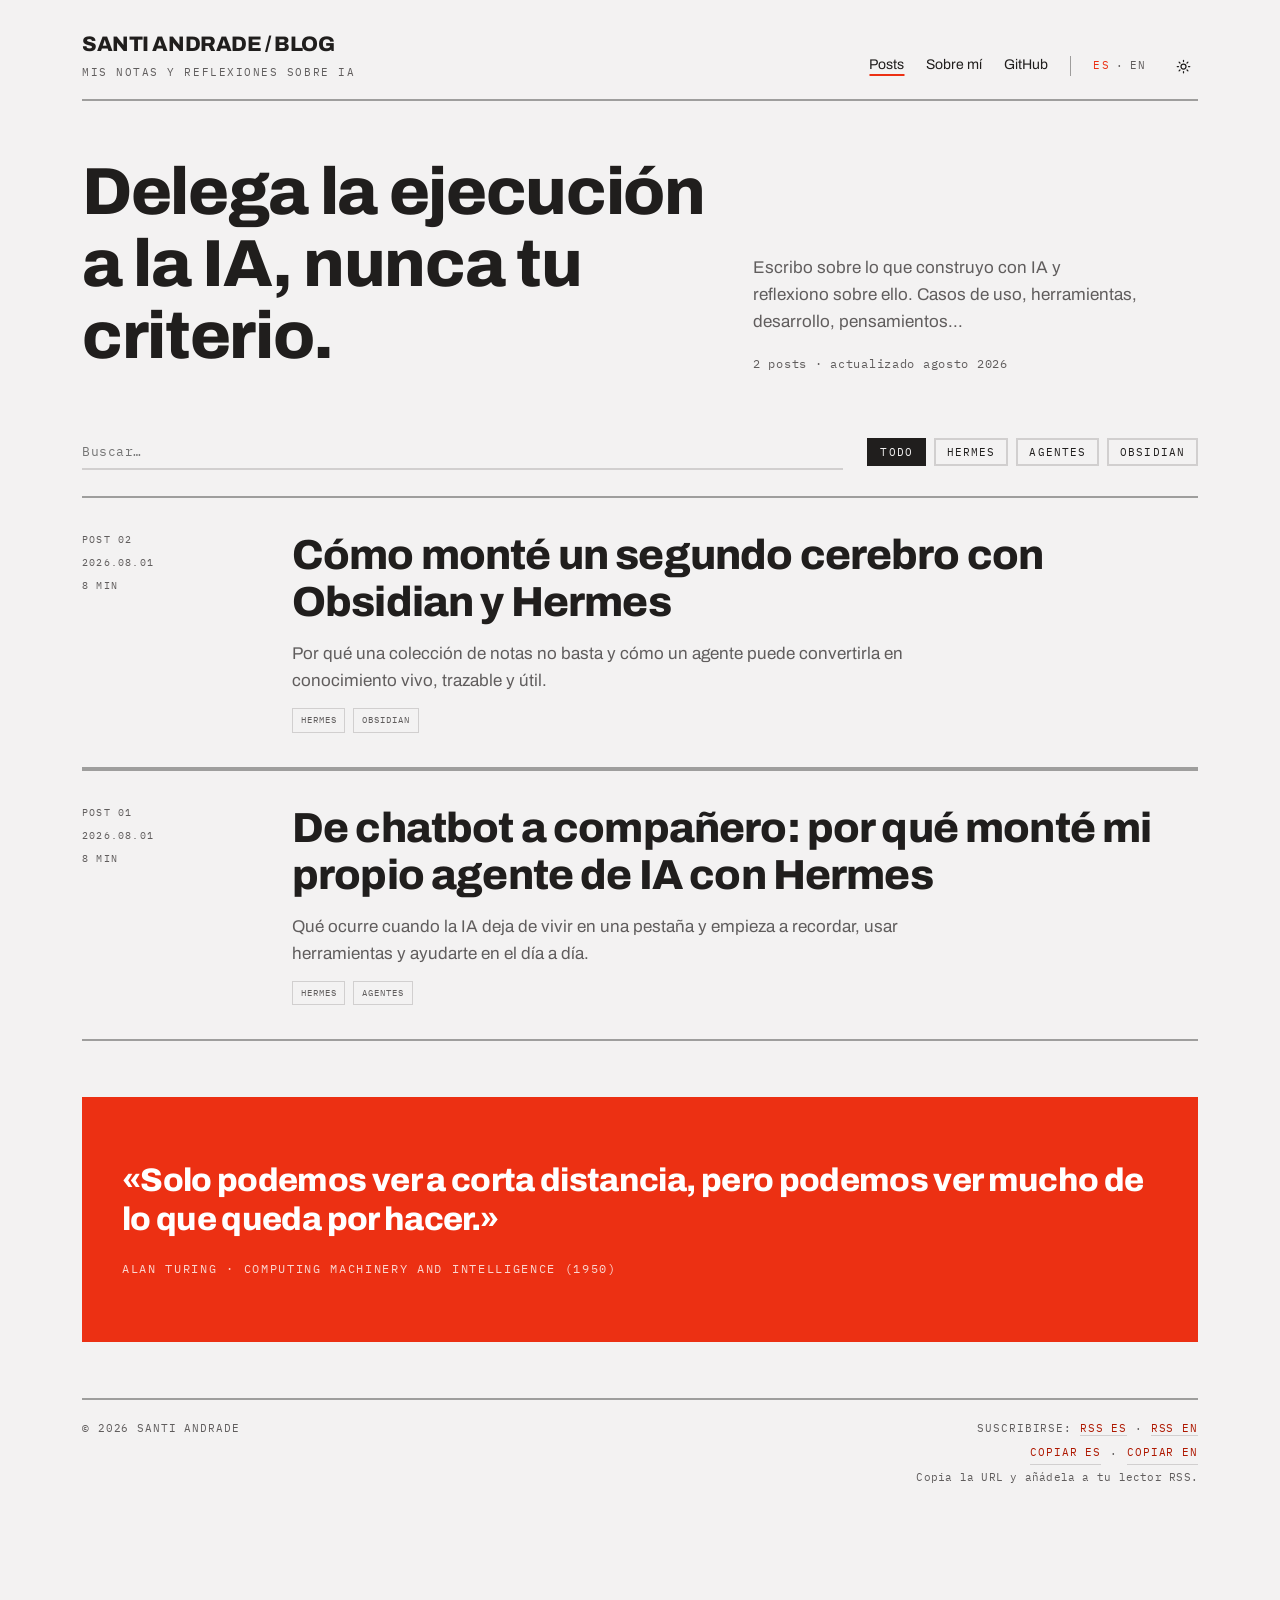
==== index.html @ db7a3f95 "feat: clarify RSS subscription flow" ====
<!DOCTYPE html>
<html lang="es">
<head>
<meta charset="UTF-8">
<meta name="viewport" content="width=device-width, initial-scale=1">
<meta name="site-base" content="/blog/">
<meta name="site-origin" content="https://santiandrade.github.io">
<meta name="description" content="Notas y reflexiones sobre inteligencia artificial de Santi Andrade.">
<meta property="og:type" content="website">
<meta property="og:title" content="Santi Andrade / Blog">
<meta property="og:description" content="Notas y reflexiones sobre inteligencia artificial de Santi Andrade.">
<meta property="og:url" content="https://santiandrade.github.io/blog/">
<meta property="og:site_name" content="Santi Andrade / Blog">
<meta name="twitter:card" content="summary">
<meta name="twitter:title" content="Santi Andrade / Blog">
<meta name="twitter:description" content="Notas y reflexiones sobre inteligencia artificial de Santi Andrade.">
<link rel="canonical" href="https://santiandrade.github.io/blog/">
<link rel="alternate" type="application/rss+xml" title="Santi Andrade / Blog — Español" href="https://santiandrade.github.io/blog/feed.xml">
<link rel="alternate" type="application/rss+xml" title="Santi Andrade / Blog — English" href="https://santiandrade.github.io/blog/feed-en.xml">
<title>Santi Andrade / Blog</title>
<link rel="stylesheet" href="css/styles.css">
</head>
<body>

<div class="page" data-r="page">

<header class="site-header" data-r="head">
  <div class="brand">
    <a href="#" class="brand-link" data-go="home">SANTI ANDRADE / BLOG</a>
    <span class="brand-tagline"><span data-l="es">MIS NOTAS Y REFLEXIONES SOBRE IA</span><span data-l="en">MY NOTES AND REFLECTIONS ON AI</span></span>
  </div>
  <nav class="site-nav">
    <a href="#" class="nav-link" data-nav="home" data-go="home"><span data-l="es">Posts</span><span data-l="en">Posts</span></a>
    <a href="#" class="nav-link" data-nav="about" data-go="about"><span data-l="es">Sobre mí</span><span data-l="en">About</span></a>
    <a href="https://github.com/santiandrade" class="nav-link" target="_blank" rel="noopener">GitHub</a>
    <span class="nav-sep"></span>
    <div class="lang-switch">
      <button type="button" class="lang-btn" data-set-lang="es">ES</button>
      <span class="lang-switch-sep">·</span>
      <button type="button" class="lang-btn" data-set-lang="en">EN</button>
    </div>
    <button type="button" class="theme-toggle" data-theme-toggle aria-label="Cambiar tema" title="Claro / Oscuro">
      <svg data-icon="sun" width="15" height="15" viewBox="0 0 24 24" fill="none" stroke="currentColor" stroke-width="2" stroke-linecap="round"><circle cx="12" cy="12" r="4"></circle><path d="M12 2v2M12 20v2M4.93 4.93l1.41 1.41M17.66 17.66l1.41 1.41M2 12h2M20 12h2M6.34 17.66l-1.41 1.41M19.07 4.93l-1.41 1.41"></path></svg>
      <svg data-icon="moon" width="15" height="15" viewBox="0 0 24 24" fill="none" stroke="currentColor" stroke-width="2" stroke-linecap="round"><path d="M12 3a6 6 0 0 0 9 9 9 9 0 1 1-9-9Z"></path></svg>
    </button>
  </nav>
</header>

<!-- ─────────── HOME ─────────── -->
<main data-screen="home">
  <section class="hero" data-r="cols">
    <h1 class="hero-title">
      <span data-l="es">Delega la ejecución a la IA, nunca tu criterio.</span>
      <span data-l="en">Delegate execution to AI, never your judgement.</span>
    </h1>
    <div class="hero-copy">
      <p class="hero-lede">
        <span data-l="es">Escribo sobre lo que construyo con IA y reflexiono sobre ello. Casos de uso, herramientas, desarrollo, pensamientos...</span><span data-l="en">I write about what I build with AI and reflect on it. Use cases, tools, development, thoughts...</span>
      </p>
      <p class="hero-meta" data-post-meta>
        <span data-l="es">2 posts · actualizado agosto 2026</span><span data-l="en">2 posts · updated August 2026</span>
      </p>
    </div>
  </section>

  <section class="search-bar" data-r="search">
    <input type="search" data-search class="search-input" placeholder="Buscar…">
    <div class="tag-bar" data-tagbar></div>
  </section>

  <div class="post-list" data-postlist>
    <p class="empty-state" data-empty hidden><span data-l="es">No hay posts que coincidan con la búsqueda.</span><span data-l="en">No posts match your search.</span></p>
  </div>

  <section class="quote-banner" data-r="banner">
    <div class="quote-banner-body">
      <p class="quote-text"><span data-l="es">«Solo podemos ver a corta distancia, pero podemos ver mucho de lo que queda por hacer.»</span><span data-l="en">"We can only see a short distance ahead, but we can see plenty there that needs to be done."</span></p>
      <span class="quote-author">Alan Turing · Computing Machinery and Intelligence (1950)</span>
    </div>
  </section>
</main>

<!-- ─────────── POST ─────────── -->
<main data-screen="post">
  <div class="post-back">
    <a href="#" class="back-link" data-go="home"><span data-l="es">← Todos los posts</span><span data-l="en">← All posts</span></a>
  </div>

  <header class="post-header" data-post-header></header>

  <div class="post-doc" data-r="doc">
    <aside class="post-toc" data-post-toc>
      <span class="post-toc-label"><span data-l="es">Contenido</span><span data-l="en">Contents</span></span>
    </aside>

    <article class="post-body" data-post-body></article>
  </div>
</main>

<!-- ─────────── ABOUT ─────────── -->
<main data-screen="about">
  <section class="about-hero" data-r="cols">
    <div class="about-hero-text" data-about-hero-text></div>
    <div class="about-portrait" data-about-portrait></div>
  </section>

  <section class="about-section" data-r="cols">
    <h2 class="about-section-label" data-about-tools-label></h2>
    <div class="tool-grid" data-about-tools></div>
  </section>

  <section class="about-section" data-r="cols">
    <h2 class="about-section-label" data-about-contact-label></h2>
    <div class="contact-links" data-about-contact></div>
  </section>
</main>

<footer class="site-footer">
  <span>© <span data-year></span> Santi Andrade</span>
  <div class="rss-subscription">
    <span class="rss-links"><span data-l="es">Suscribirse:</span><span data-l="en">Subscribe:</span> <a class="rss-link" href="https://santiandrade.github.io/blog/feed.xml" aria-label="RSS en español">RSS ES</a> · <a class="rss-link" href="https://santiandrade.github.io/blog/feed-en.xml" aria-label="RSS in English">RSS EN</a></span>
    <span class="rss-copy-actions">
      <button type="button" class="rss-copy-btn" data-copy-rss="https://santiandrade.github.io/blog/feed.xml"><span data-l="es">Copiar ES</span><span data-l="en">Copy ES</span></button>
      <span aria-hidden="true">·</span>
      <button type="button" class="rss-copy-btn" data-copy-rss="https://santiandrade.github.io/blog/feed-en.xml"><span data-l="es">Copiar EN</span><span data-l="en">Copy EN</span></button>
    </span>
    <span class="rss-help"><span data-l="es">Copia la URL y añádela a tu lector RSS.</span><span data-l="en">Copy the URL and add it to your RSS reader.</span></span>
    <span class="rss-copy-status" data-rss-copy-status role="status" aria-live="polite" aria-atomic="true"></span>
  </div>
</footer>

</div>

<script src="js/data/tags.js" defer></script>
<script src="js/data/about.js" defer></script>
<script src="js/data/posts-meta.js" defer></script>
<script src="js/data/posts/hermes-agent.js" defer></script>
<script src="js/data/posts/segundo-cerebro-obsidian-hermes.js" defer></script>
<!-- Cada post nuevo añade aquí su propio <script src="js/data/posts/<id>.js" defer> -->
<script src="js/main.js" defer></script>
<!-- Cloudflare Web Analytics --><script type='module' src='https://static.cloudflareinsights.com/beacon.min.js' data-cf-beacon='{"token": "be5500f960274573ae7186c8de15dc3d"}'></script><!-- End Cloudflare Web Analytics -->
</body>
</html>
---- css/styles.css ----
/* ---------- Fuentes auto-alojadas ---------- */
@font-face{
  font-family:"Archivo";
  font-style:normal;
  font-weight:100 900;
  font-display:swap;
  src:url("../fonts/archivo-variable.woff2") format("woff2");
}
@font-face{
  font-family:"IBM Plex Mono";
  font-style:normal;
  font-weight:400;
  font-display:swap;
  src:url("../fonts/ibm-plex-mono-400.woff2") format("woff2");
}
@font-face{
  font-family:"IBM Plex Mono";
  font-style:normal;
  font-weight:500;
  font-display:swap;
  src:url("../fonts/ibm-plex-mono-500.woff2") format("woff2");
}

/* ---------- Custom properties de color ---------- */
:root{
  --bg:#f3f2f2;
  --surface:#eae9e9;
  --ink:#201e1d;
  --muted:#605d5d;
  --line:rgba(32,30,29,.4);
  --hair:rgba(32,30,29,.16);
  --accent:#ec3013;
  --accent-deep:#ae1800;
  --code-bg:#eae9e9;
}
html[data-theme="dark"]{
  --bg:#1a1918;
  --surface:#232120;
  --ink:#f3f2f2;
  --muted:#a5a1a1;
  --line:rgba(243,242,242,.34);
  --hair:rgba(243,242,242,.14);
  --accent:#ff563c;
  --accent-deep:#ff9783;
  --code-bg:#232120;
}

/* ---------- Reset y tipografía base ---------- */
*,*::before,*::after{box-sizing:border-box}
body{margin:0;background:var(--bg);color:var(--ink);font-family:"Archivo",system-ui,sans-serif;font-size:17px;line-height:1.6;-webkit-font-smoothing:antialiased}
h1,h2,h3,h4{font-family:"Archivo",system-ui,sans-serif;font-weight:800;letter-spacing:-.02em;line-height:1.08;margin:0}
p{margin:0}
a{color:var(--accent-deep);text-decoration:none;border-bottom:1px solid var(--hair)}
a:hover{color:var(--accent);border-bottom-color:var(--accent)}
button{font-family:inherit}
::selection{background:var(--accent);color:#fff}
:focus-visible{outline:2px solid var(--accent);outline-offset:2px}

/* ---------- Reglas de idioma / tema / ruta ---------- */
html[data-lang="en"] [data-l="es"]{display:none}
html:not([data-theme="dark"]) [data-icon="moon"]{display:none}
html[data-theme="dark"] [data-icon="sun"]{display:none}
html:not([data-lang="en"]) [data-l="en"]{display:none}
html:not([data-route]) [data-nav="home"],
html[data-route="home"] [data-nav="home"],
html[data-route="post"] [data-nav="home"],
html[data-route="about"] [data-nav="about"]{
  text-decoration:underline;
  text-decoration-thickness:2px;
  text-underline-offset:5px;
  text-decoration-color:var(--accent);
}
[data-screen]{display:none}
html:not([data-route]) [data-screen="home"],
html[data-route="home"] [data-screen="home"],
html[data-route="post"] [data-screen="post"],
html[data-route="about"] [data-screen="about"]{display:block}

/* ---------- Responsive ---------- */
@media (max-width:820px){
  [data-r="page"]{padding-left:18px!important;padding-right:18px!important}
  [data-r="head"]{grid-template-columns:1fr!important;align-items:start!important;gap:14px!important}
  [data-r="head"] nav{flex-wrap:wrap;gap:14px 18px!important}
  [data-r="cols"],[data-r="search"],[data-r="banner"],[data-r="three"],[data-r="pair"],[data-r="doc"]{grid-template-columns:minmax(0,1fr)!important}
  [data-r="doc"]>article,[data-r="card"]>div{min-width:0}
  [data-r="cols"],[data-r="doc"]{gap:26px!important}
  [data-r="search"]{gap:16px!important}
  [data-r="doc"]{padding-top:28px!important}
  [data-r="doc"]>aside{position:static!important;top:auto!important}
  [data-r="card"]{grid-template-columns:1fr!important;gap:14px!important;padding:26px 0!important}
  [data-r="card"]>div:first-child{flex-direction:row!important;flex-wrap:wrap;gap:14px!important}
  [data-r="card"] h2{font-size:27px!important}
  [data-r="three"]>div{border-right:0!important;border-bottom:2px solid var(--line)}
  [data-r="three"]>div:last-child{border-bottom:0!important}
  [data-r="banner"]{padding:36px 20px!important;margin-top:40px!important;gap:24px!important;align-items:start!important}
  [data-r="banner"] p{white-space:normal!important;font-size:clamp(24px,6.4vw,34px)!important}
  [data-r="pair"]>a:last-child{text-align:left!important}
  [data-tagbar] button{padding:9px 12px!important}
  [data-screen="post"] table{font-size:13px!important;display:block;overflow-x:auto;white-space:nowrap}
  [data-screen="post"] pre{max-width:100%}
  [data-screen="post"] th,[data-screen="post"] td{padding-left:8px!important;padding-right:8px!important}
  [data-screen="post"] pre{font-size:11.5px!important}
  [data-screen="post"] h1{font-size:clamp(30px,8vw,42px)!important}
  [data-screen="post"] h2{font-size:25px!important}
  [data-screen="post"] article{gap:24px!important}
  footer{font-size:10px!important;flex-direction:column}
  .rss-subscription{max-width:100%;align-items:flex-start}
  .rss-copy-btn{min-height:36px;padding:6px 0}
  .rss-help,.rss-copy-status{text-align:left}
}
@media (max-width:520px){
  [data-r="head"] nav{font-size:13px!important;gap:12px 14px!important}
  [data-r="head"] nav .nav-sep{display:none}
  .post-table--stacked{display:block!important;overflow:visible!important;white-space:normal!important}
  .post-table--stacked thead{display:none}
  .post-table--stacked tbody,.post-table--stacked tr,.post-table--stacked td{display:block}
  .post-table--stacked tr{padding:10px 0;border-bottom:2px solid var(--line)}
  .post-table--stacked td{position:relative;min-height:30px;padding:4px 0 4px 42%!important;border:0!important}
  .post-table--stacked td::before{content:attr(data-label-es);position:absolute;left:0;width:38%;font-family:"IBM Plex Mono",monospace;font-size:9px;letter-spacing:.08em;text-transform:uppercase;color:var(--muted)}
  html[data-lang="en"] .post-table--stacked td::before{content:attr(data-label-en)}
}

/* ---------- Layout general ---------- */
.page{max-width:1180px;margin:0 auto;padding:0 32px 96px}

/* ---------- Header ---------- */
.site-header{display:grid;grid-template-columns:1fr auto;align-items:end;gap:24px;padding:28px 0 18px;border-bottom:2px solid var(--line)}
.brand{display:flex;flex-direction:column;gap:2px}
.brand-link{font-weight:800;font-size:21px;letter-spacing:-.02em;color:var(--ink);border:0;text-transform:uppercase}
.brand-tagline{font-family:"IBM Plex Mono",monospace;font-size:11px;letter-spacing:.14em;text-transform:uppercase;color:var(--muted)}
.site-nav{display:flex;align-items:center;gap:22px;font-size:14px}
.nav-link{color:var(--ink);border-bottom:2px solid transparent}
.nav-link:hover{border-bottom-color:var(--accent);color:var(--accent)}
.nav-sep{width:1px;height:20px;background:var(--line)}
.lang-switch{display:flex;align-items:center;gap:6px;font-size:11px;font-family:"IBM Plex Mono",monospace;letter-spacing:.1em}
.lang-switch-sep{color:var(--muted)}
.lang-btn{background:none;border:0;padding:5px 0;color:var(--muted);font:inherit;letter-spacing:inherit;cursor:pointer}
.lang-btn:hover{color:var(--accent)}
html[data-lang="es"] .lang-btn[data-set-lang="es"],
html[data-lang="en"] .lang-btn[data-set-lang="en"]{color:var(--accent)}
.theme-toggle{display:flex;align-items:center;justify-content:center;width:30px;height:30px;background:none;border:0;color:var(--ink);padding:0;cursor:pointer}
.theme-toggle:hover{color:var(--accent)}

/* ---------- Home ---------- */
.hero{display:grid;grid-template-columns:minmax(0,7fr) minmax(0,5fr);gap:48px;padding:56px 0 44px}
.hero-title{font-size:clamp(38px,5.2vw,68px)}
.hero-copy{display:flex;flex-direction:column;gap:18px;align-self:end}
.hero-lede{color:var(--muted);text-wrap:pretty}
.hero-meta{font-family:"IBM Plex Mono",monospace;font-size:12px;letter-spacing:.06em;color:var(--muted)}

.search-bar{display:grid;grid-template-columns:minmax(0,1fr) auto;gap:24px;align-items:center;padding:18px 0 26px}
.search-input{width:100%;background:transparent;border:0;border-bottom:2px solid var(--hair);color:var(--ink);font-family:"IBM Plex Mono",monospace;font-size:13px;letter-spacing:.04em;padding:8px 0;outline:none}
.search-input:focus{border-bottom-color:var(--accent)}

.tag-bar{display:flex;flex-wrap:wrap;gap:8px}
.tag-btn{background:none;color:var(--ink);border:2px solid var(--hair);padding:5px 11px;font-family:"IBM Plex Mono",monospace;font-size:11px;letter-spacing:.1em;text-transform:uppercase;cursor:pointer}
.tag-btn:hover{border-color:var(--accent);color:var(--accent)}
.tag-btn.is-active{background:var(--ink);color:var(--bg);border-color:var(--ink)}

.post-list{display:flex;flex-direction:column}
.post-card{display:grid;grid-template-columns:170px minmax(0,1fr);gap:40px;padding:34px 0;border-top:2px solid var(--line);border-bottom:2px solid var(--line)}
.post-card-meta{display:flex;flex-direction:column;gap:7px;font-family:"IBM Plex Mono",monospace;font-size:10px;letter-spacing:.12em;text-transform:uppercase;color:var(--muted)}
.post-card-content{display:flex;flex-direction:column;gap:14px}
.post-card-content h2{font-size:clamp(27px,3.4vw,42px);line-height:1.12}
.post-card-content h2 a{color:var(--ink);border:0}
.post-card-content h2 a:hover{color:var(--accent)}
.post-card-content>p{max-width:64ch;color:var(--muted)}
.post-card-tags{display:flex;flex-wrap:wrap;gap:8px}
.post-card-tags>span{border:1px solid var(--hair);padding:4px 8px;font-family:"IBM Plex Mono",monospace;font-size:9px;letter-spacing:.1em;text-transform:uppercase;color:var(--muted)}
.empty-state{padding:40px 0;border-bottom:2px solid var(--line);font-family:"IBM Plex Mono",monospace;font-size:13px;color:var(--muted)}

.quote-banner{display:grid;background:var(--accent);color:#fff;padding:64px 40px;margin-top:56px}
.quote-banner-body{display:flex;flex-direction:column;gap:20px}
.quote-text{font-weight:800;font-size:clamp(18px,2.55vw,34px);line-height:1.18;letter-spacing:-.02em;text-wrap:pretty}
.quote-author{font-family:"IBM Plex Mono",monospace;font-size:12px;letter-spacing:.14em;text-transform:uppercase;opacity:.8}

/* ---------- Post ---------- */
.post-back{padding:28px 0 0}
.back-link{font-family:"IBM Plex Mono",monospace;font-size:11px;letter-spacing:.12em;text-transform:uppercase;color:var(--muted);border:0}
.back-link:hover{color:var(--accent)}

.post-header{padding:24px 0 28px;border-bottom:2px solid var(--line)}
.post-kicker{font-family:"IBM Plex Mono",monospace;font-size:11px;letter-spacing:.14em;text-transform:uppercase;color:var(--accent);margin-bottom:16px}
.post-title{font-size:clamp(36px,5vw,62px);max-width:22ch}
.post-meta{display:flex;flex-wrap:wrap;gap:28px;margin-top:26px;font-family:"IBM Plex Mono",monospace;font-size:11px;letter-spacing:.1em;text-transform:uppercase;color:var(--muted)}
.post-actions{display:flex;margin-top:20px}
.post-share{display:inline-flex;align-items:center;gap:8px;min-height:44px;background:transparent;color:var(--ink);border:2px solid var(--line);padding:8px 12px;font-family:"IBM Plex Mono",monospace;font-size:10px;letter-spacing:.1em;text-transform:uppercase;cursor:pointer}
.post-share:hover{border-color:var(--accent);color:var(--accent)}

.post-doc{display:grid;grid-template-columns:200px minmax(0,1fr);gap:56px;padding-top:44px}
.post-toc{position:sticky;top:32px;align-self:start;display:flex;flex-direction:column;gap:10px;font-family:"IBM Plex Mono",monospace;font-size:11px;letter-spacing:.08em}
.post-toc-label{text-transform:uppercase;color:var(--muted);padding-bottom:10px;border-bottom:2px solid var(--line)}
.post-toc a{color:var(--ink);border:0;transition:color .15s ease}
.post-toc a:hover{color:var(--accent)}
.post-toc a.is-active{color:var(--accent)}

.post-body{max-width:70ch;display:flex;flex-direction:column;gap:30px}
.post-intro{font-size:23px;line-height:1.5;text-wrap:pretty}
.post-body p{text-wrap:pretty}
.post-body h2{font-size:30px;padding-top:14px;border-top:2px solid var(--line)}
.post-bullets{margin:0;padding-left:1.35em;display:flex;flex-direction:column;gap:14px}
.post-bullets li::marker{color:var(--accent)}

.post-figure{margin:0;display:flex;flex-direction:column;gap:10px}
.post-figure-placeholder{aspect-ratio:16/9;background-image:repeating-linear-gradient(135deg,var(--hair) 0 1px,transparent 1px 9px);border:2px solid var(--line);display:flex;align-items:flex-end;padding:16px}
.post-figure-placeholder span{font-family:"IBM Plex Mono",monospace;font-size:11px;letter-spacing:.1em;text-transform:uppercase;color:var(--muted);background:var(--bg);padding:4px 8px}
.post-figure figcaption{font-family:"IBM Plex Mono",monospace;font-size:11px;color:var(--muted)}

.post-three{display:grid;grid-template-columns:repeat(3,minmax(0,1fr));border:2px solid var(--line)}
.post-three-col{padding:20px;border-right:2px solid var(--line);display:flex;flex-direction:column;gap:8px}
.post-three-col:last-child{border-right:0}
.post-three-col strong{font-weight:600}
.post-three-col p{font-size:14px;color:var(--muted)}
.post-three-kicker{font-family:"IBM Plex Mono",monospace;font-size:10px;letter-spacing:.12em;text-transform:uppercase;color:var(--accent)}

.code-block{position:relative;border:2px solid var(--line);background:var(--code-bg)}
.code-block-header{display:flex;justify-content:space-between;align-items:center;padding:10px 14px;border-bottom:2px solid var(--line)}
.code-block-filename{font-family:"IBM Plex Mono",monospace;font-size:10px;letter-spacing:.12em;text-transform:uppercase;color:var(--muted)}
.code-copy-btn{background:none;border:2px solid var(--hair);color:var(--ink);padding:3px 9px;font-family:"IBM Plex Mono",monospace;font-size:10px;letter-spacing:.1em;text-transform:uppercase;cursor:pointer}
.code-copy-btn:hover{border-color:var(--accent);color:var(--accent)}
.code-block-pre{margin:0;padding:18px 14px;overflow-x:auto;font-family:"IBM Plex Mono",monospace;font-size:13px;line-height:1.7}

.post-table{width:100%;border-collapse:collapse;font-size:15px}
.post-table th{text-align:left;padding:10px 12px;border-bottom:2px solid var(--line);font-family:"IBM Plex Mono",monospace;font-size:10px;letter-spacing:.12em;text-transform:uppercase;color:var(--muted)}
.post-table td{padding:12px;border-bottom:1px solid var(--hair)}

.post-callout{border-left:4px solid var(--accent);padding:4px 0 4px 20px;display:flex;flex-direction:column;gap:10px}
.post-callout-label{font-family:"IBM Plex Mono",monospace;font-size:10px;letter-spacing:.14em;text-transform:uppercase;color:var(--accent)}

.post-pair{display:grid;grid-template-columns:repeat(2,minmax(0,1fr));gap:24px;border-top:2px solid var(--line);padding-top:24px;margin-top:24px}
.post-pair-link{display:flex;flex-direction:column;gap:6px;color:var(--ink);border:0}
.post-pair-link:hover{color:var(--accent)}
.post-pair-link--next{text-align:right}
.post-pair--single{grid-template-columns:minmax(0,1fr)}
.post-pair-kicker{font-family:"IBM Plex Mono",monospace;font-size:10px;letter-spacing:.12em;text-transform:uppercase;color:var(--muted)}
.post-pair-link strong{font-size:20px;font-weight:800;letter-spacing:-.01em}

/* ---------- About ---------- */
.about-hero{display:grid;grid-template-columns:minmax(0,7fr) minmax(0,5fr);gap:56px;padding:36px 0 44px;border-bottom:2px solid var(--line)}
.about-hero-text{display:flex;flex-direction:column;gap:26px}
.about-hero-text h1{font-size:clamp(36px,4.6vw,58px)}
.about-lede{font-size:20px;line-height:1.55;text-wrap:pretty;max-width:56ch}
.about-muted{color:var(--muted);text-wrap:pretty;max-width:60ch}
.about-portrait{display:flex;flex-direction:column;gap:10px}
.about-portrait-img{width:100%;aspect-ratio:4/5;object-fit:cover;border:2px solid var(--line);filter:grayscale(1) contrast(1.08)}

.about-section{display:grid;grid-template-columns:200px minmax(0,1fr);gap:56px;padding:44px 0;border-bottom:2px solid var(--line)}
.about-section:last-child{border-bottom:0}
.about-section-label{font-size:13px;font-family:"IBM Plex Mono",monospace;font-weight:500;letter-spacing:.14em;text-transform:uppercase;color:var(--muted)}

.tool-grid{display:grid;grid-template-columns:repeat(auto-fit,minmax(210px,1fr));gap:2px;background:var(--line)}
.tool-card{background:var(--bg);padding:18px;display:flex;flex-direction:column;gap:6px}
.tool-card strong{font-weight:600}
.tool-card span{font-size:14px;color:var(--muted)}

.contact-links{display:flex;flex-wrap:wrap;gap:28px;font-size:18px}

/* ---------- Footer ---------- */
.site-footer{display:flex;flex-wrap:wrap;justify-content:space-between;align-items:flex-start;gap:20px 32px;border-top:2px solid var(--line);padding-top:20px;margin-top:56px;font-family:"IBM Plex Mono",monospace;font-size:11px;letter-spacing:.08em;text-transform:uppercase;color:var(--muted)}
.rss-subscription{display:flex;max-width:620px;flex-direction:column;align-items:flex-end;gap:5px}
.rss-copy-actions{display:flex;align-items:center;gap:9px}
.rss-copy-btn{appearance:none;background:none;border:0;border-bottom:1px solid var(--hair);padding:2px 0;color:var(--accent-deep);font:inherit;letter-spacing:inherit;text-transform:inherit;cursor:pointer}
.rss-copy-btn:hover{color:var(--accent);border-bottom-color:var(--accent)}
.rss-help,.rss-copy-status{text-align:right;text-transform:none;letter-spacing:.02em;line-height:1.45}
.rss-help{color:var(--muted)}
.rss-copy-status{min-height:1.45em;color:var(--accent-deep)}
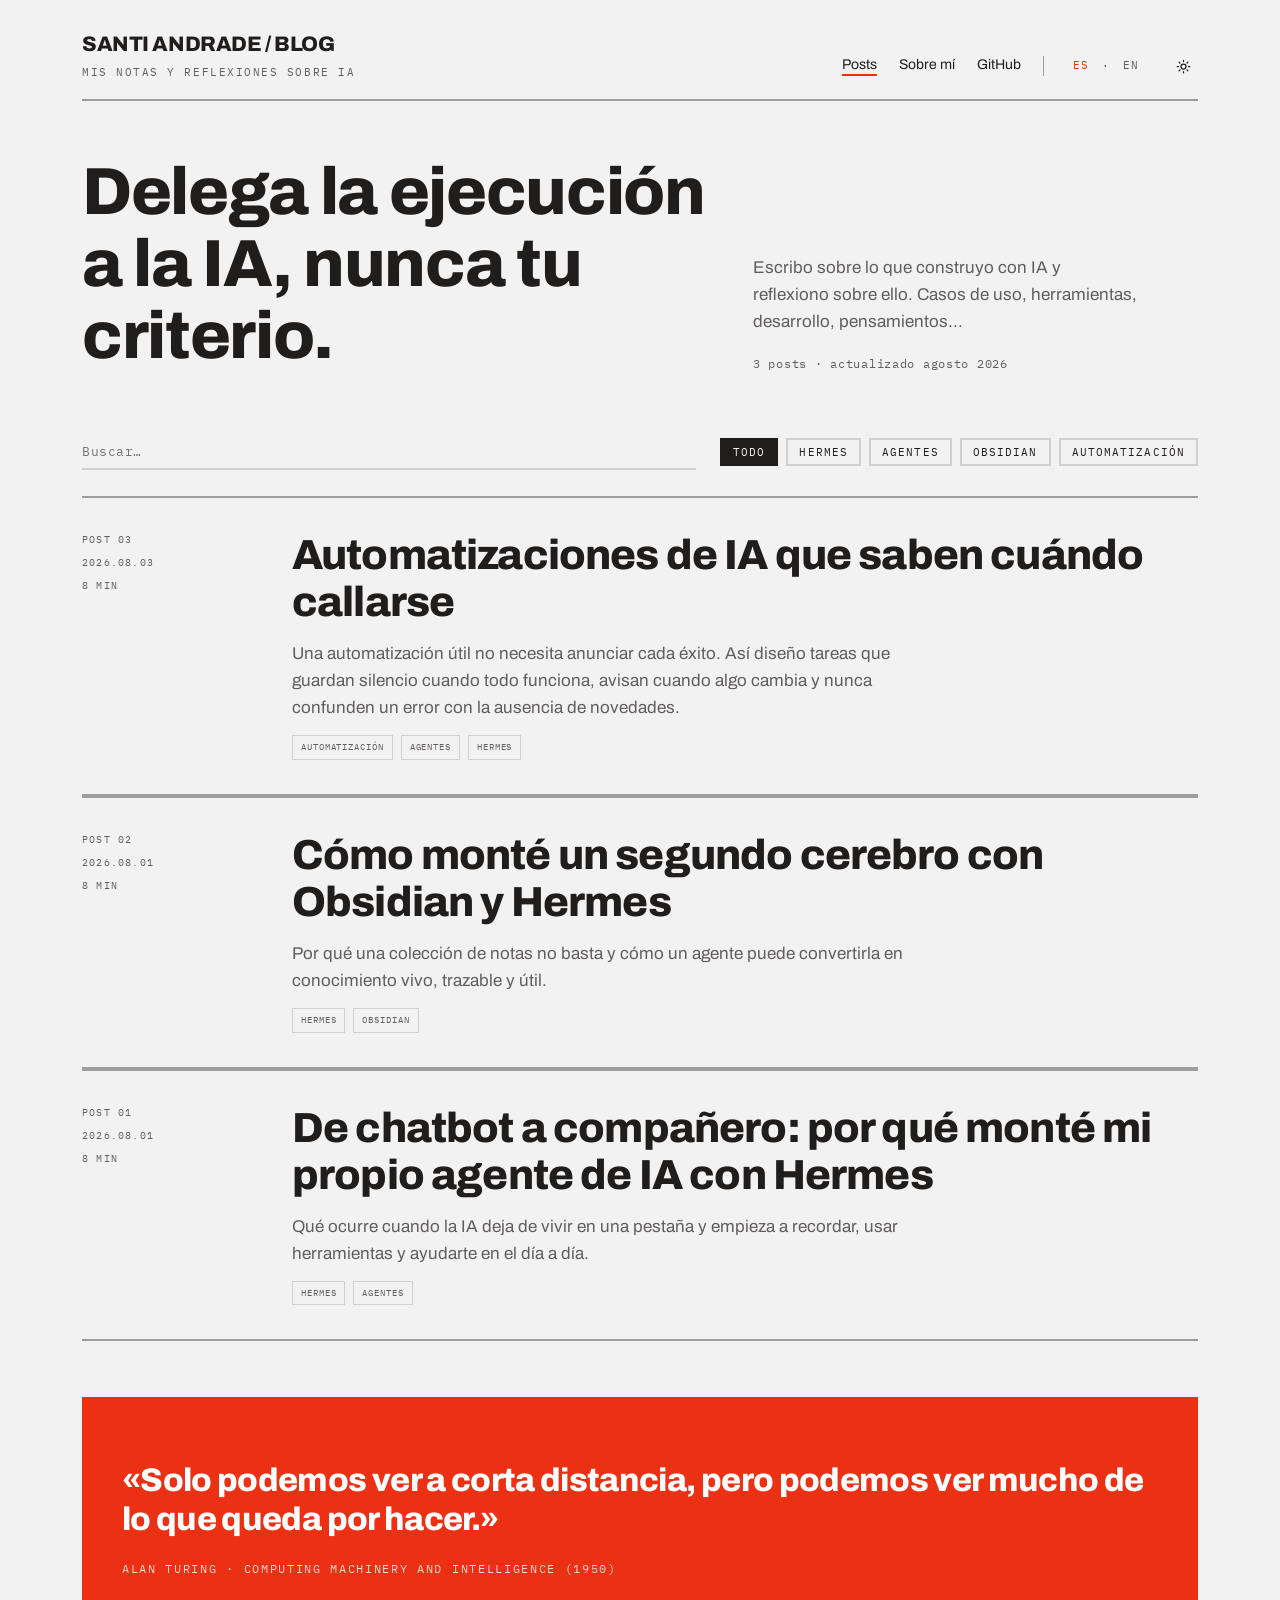
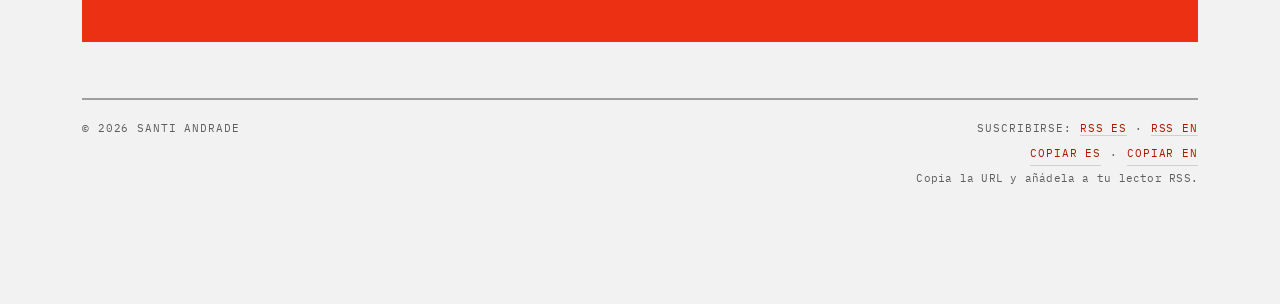
==== commit 7eafd033: "content: automatizaciones de IA que saben cuándo callarse" ====
--- a/index.html
+++ b/index.html
@@ -58,7 +58,7 @@
         <span data-l="es">Escribo sobre lo que construyo con IA y reflexiono sobre ello. Casos de uso, herramientas, desarrollo, pensamientos...</span><span data-l="en">I write about what I build with AI and reflect on it. Use cases, tools, development, thoughts...</span>
       </p>
       <p class="hero-meta" data-post-meta>
-        <span data-l="es">2 posts · actualizado agosto 2026</span><span data-l="en">2 posts · updated August 2026</span>
+        <span data-l="es">3 posts · actualizado agosto 2026</span><span data-l="en">3 posts · updated August 2026</span>
       </p>
     </div>
   </section>
@@ -136,6 +136,7 @@
 <script src="js/data/posts-meta.js" defer></script>
 <script src="js/data/posts/hermes-agent.js" defer></script>
 <script src="js/data/posts/segundo-cerebro-obsidian-hermes.js" defer></script>
+<script src="js/data/posts/automatizaciones-ia-que-saben-cuando-callarse.js" defer></script>
 <!-- Cada post nuevo añade aquí su propio <script src="js/data/posts/<id>.js" defer> -->
 <script src="js/main.js" defer></script>
 <!-- Cloudflare Web Analytics --><script type='module' src='https://static.cloudflareinsights.com/beacon.min.js' data-cf-beacon='{"token": "be5500f960274573ae7186c8de15dc3d"}'></script><!-- End Cloudflare Web Analytics -->
--- a/css/styles.css
+++ b/css/styles.css
@@ -104,9 +104,6 @@
   [data-screen="post"] h2{font-size:25px!important}
   [data-screen="post"] article{gap:24px!important}
   footer{font-size:10px!important;flex-direction:column}
-  .rss-subscription{max-width:100%;align-items:flex-start}
-  .rss-copy-btn{min-height:36px;padding:6px 0}
-  .rss-help,.rss-copy-status{text-align:left}
 }
 @media (max-width:520px){
   [data-r="head"] nav{font-size:13px!important;gap:12px 14px!important}
@@ -134,7 +131,7 @@
 .nav-sep{width:1px;height:20px;background:var(--line)}
 .lang-switch{display:flex;align-items:center;gap:6px;font-size:11px;font-family:"IBM Plex Mono",monospace;letter-spacing:.1em}
 .lang-switch-sep{color:var(--muted)}
-.lang-btn{background:none;border:0;padding:5px 0;color:var(--muted);font:inherit;letter-spacing:inherit;cursor:pointer}
+.lang-btn{display:inline-flex;align-items:center;justify-content:center;min-width:30px;min-height:30px;background:none;border:0;padding:5px;color:var(--muted);font:inherit;letter-spacing:inherit;cursor:pointer}
 .lang-btn:hover{color:var(--accent)}
 html[data-lang="es"] .lang-btn[data-set-lang="es"],
 html[data-lang="en"] .lang-btn[data-set-lang="en"]{color:var(--accent)}
@@ -259,8 +256,14 @@
 .site-footer{display:flex;flex-wrap:wrap;justify-content:space-between;align-items:flex-start;gap:20px 32px;border-top:2px solid var(--line);padding-top:20px;margin-top:56px;font-family:"IBM Plex Mono",monospace;font-size:11px;letter-spacing:.08em;text-transform:uppercase;color:var(--muted)}
 .rss-subscription{display:flex;max-width:620px;flex-direction:column;align-items:flex-end;gap:5px}
 .rss-copy-actions{display:flex;align-items:center;gap:9px}
-.rss-copy-btn{appearance:none;background:none;border:0;border-bottom:1px solid var(--hair);padding:2px 0;color:var(--accent-deep);font:inherit;letter-spacing:inherit;text-transform:inherit;cursor:pointer}
+.rss-copy-btn{appearance:none;min-height:24px;background:none;border:0;border-bottom:1px solid var(--hair);padding:2px 0;color:var(--accent-deep);font:inherit;letter-spacing:inherit;text-transform:inherit;cursor:pointer}
 .rss-copy-btn:hover{color:var(--accent);border-bottom-color:var(--accent)}
 .rss-help,.rss-copy-status{text-align:right;text-transform:none;letter-spacing:.02em;line-height:1.45}
 .rss-help{color:var(--muted)}
 .rss-copy-status{min-height:1.45em;color:var(--accent-deep)}
+
+@media (max-width:820px){
+  .rss-subscription{max-width:100%;align-items:flex-start}
+  .rss-copy-btn{min-height:36px;padding:6px 0}
+  .rss-help,.rss-copy-status{text-align:left}
+}
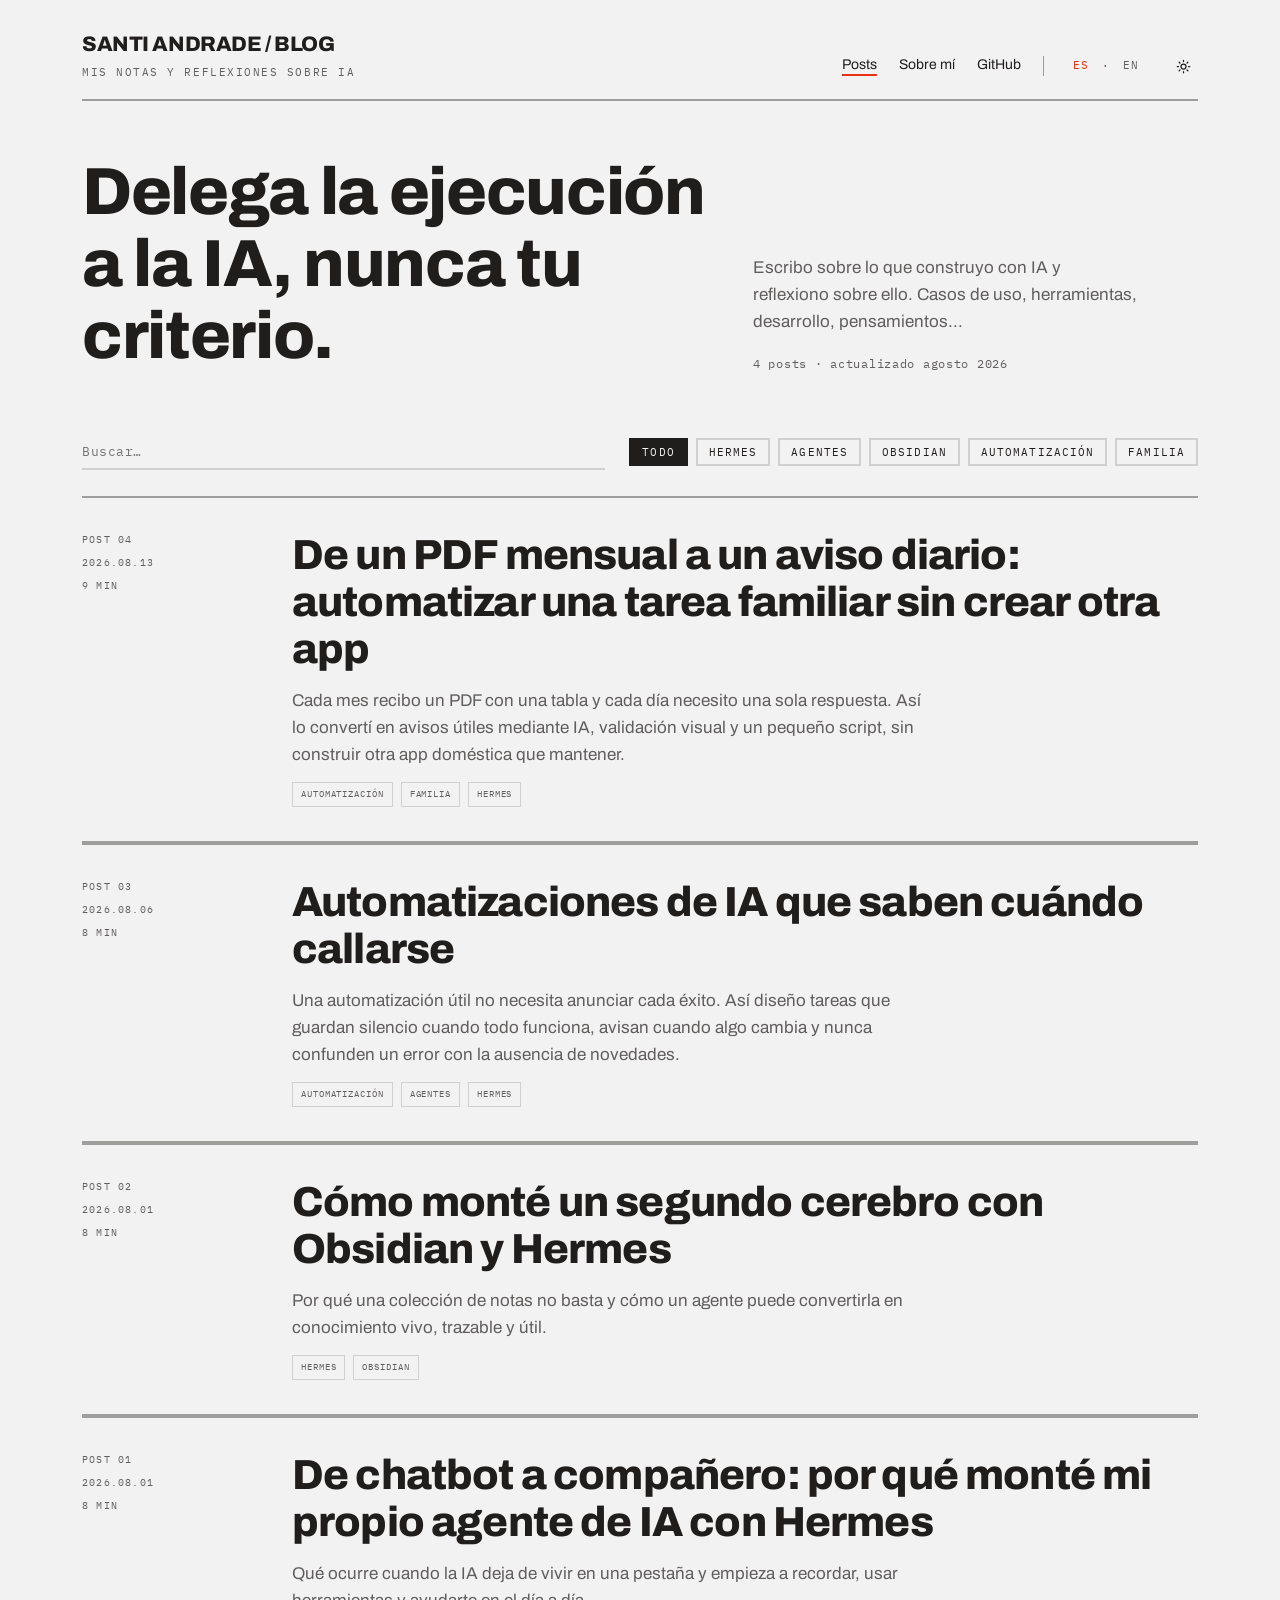
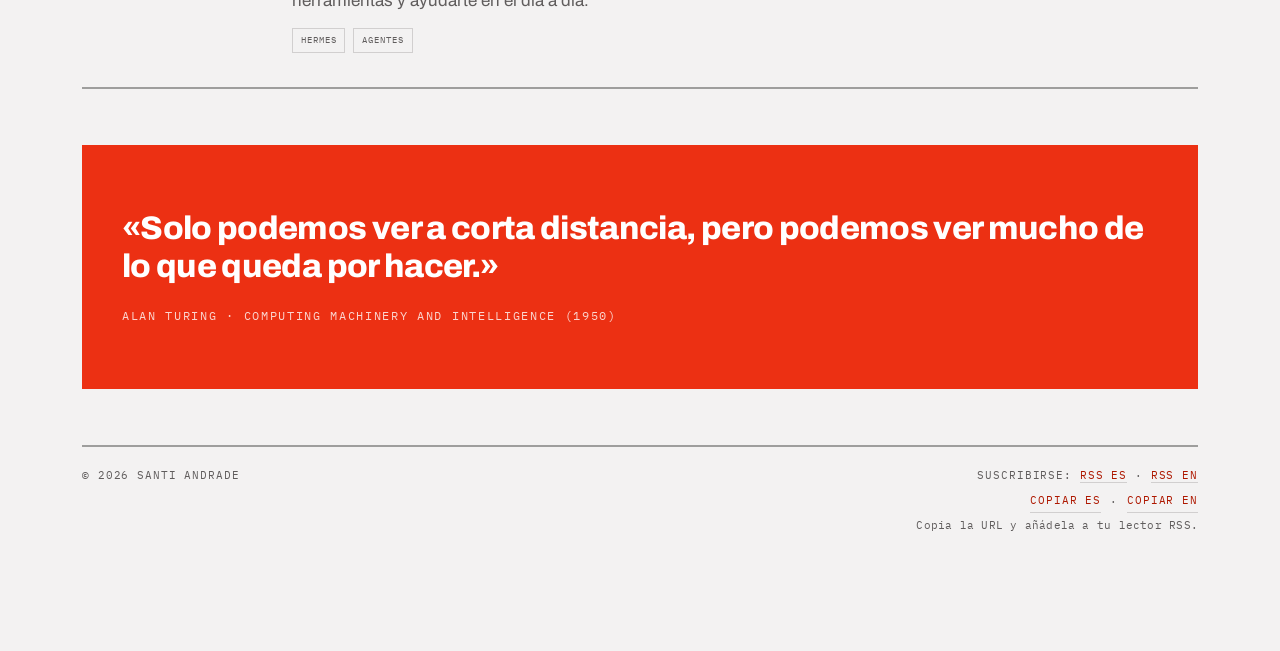
==== commit 4546f3fe: "content: add PDF menu automation post" ====
--- a/index.html
+++ b/index.html
@@ -58,7 +58,7 @@
         <span data-l="es">Escribo sobre lo que construyo con IA y reflexiono sobre ello. Casos de uso, herramientas, desarrollo, pensamientos...</span><span data-l="en">I write about what I build with AI and reflect on it. Use cases, tools, development, thoughts...</span>
       </p>
       <p class="hero-meta" data-post-meta>
-        <span data-l="es">3 posts · actualizado agosto 2026</span><span data-l="en">3 posts · updated August 2026</span>
+        <span data-l="es">4 posts · actualizado agosto 2026</span><span data-l="en">4 posts · updated August 2026</span>
       </p>
     </div>
   </section>
@@ -137,6 +137,7 @@
 <script src="js/data/posts/hermes-agent.js" defer></script>
 <script src="js/data/posts/segundo-cerebro-obsidian-hermes.js" defer></script>
 <script src="js/data/posts/automatizaciones-ia-que-saben-cuando-callarse.js" defer></script>
+<script src="js/data/posts/pdf-mensual-aviso-diario-automatizacion-familiar.js" defer></script>
 <!-- Cada post nuevo añade aquí su propio <script src="js/data/posts/<id>.js" defer> -->
 <script src="js/main.js" defer></script>
 <!-- Cloudflare Web Analytics --><script type='module' src='https://static.cloudflareinsights.com/beacon.min.js' data-cf-beacon='{"token": "be5500f960274573ae7186c8de15dc3d"}'></script><!-- End Cloudflare Web Analytics -->
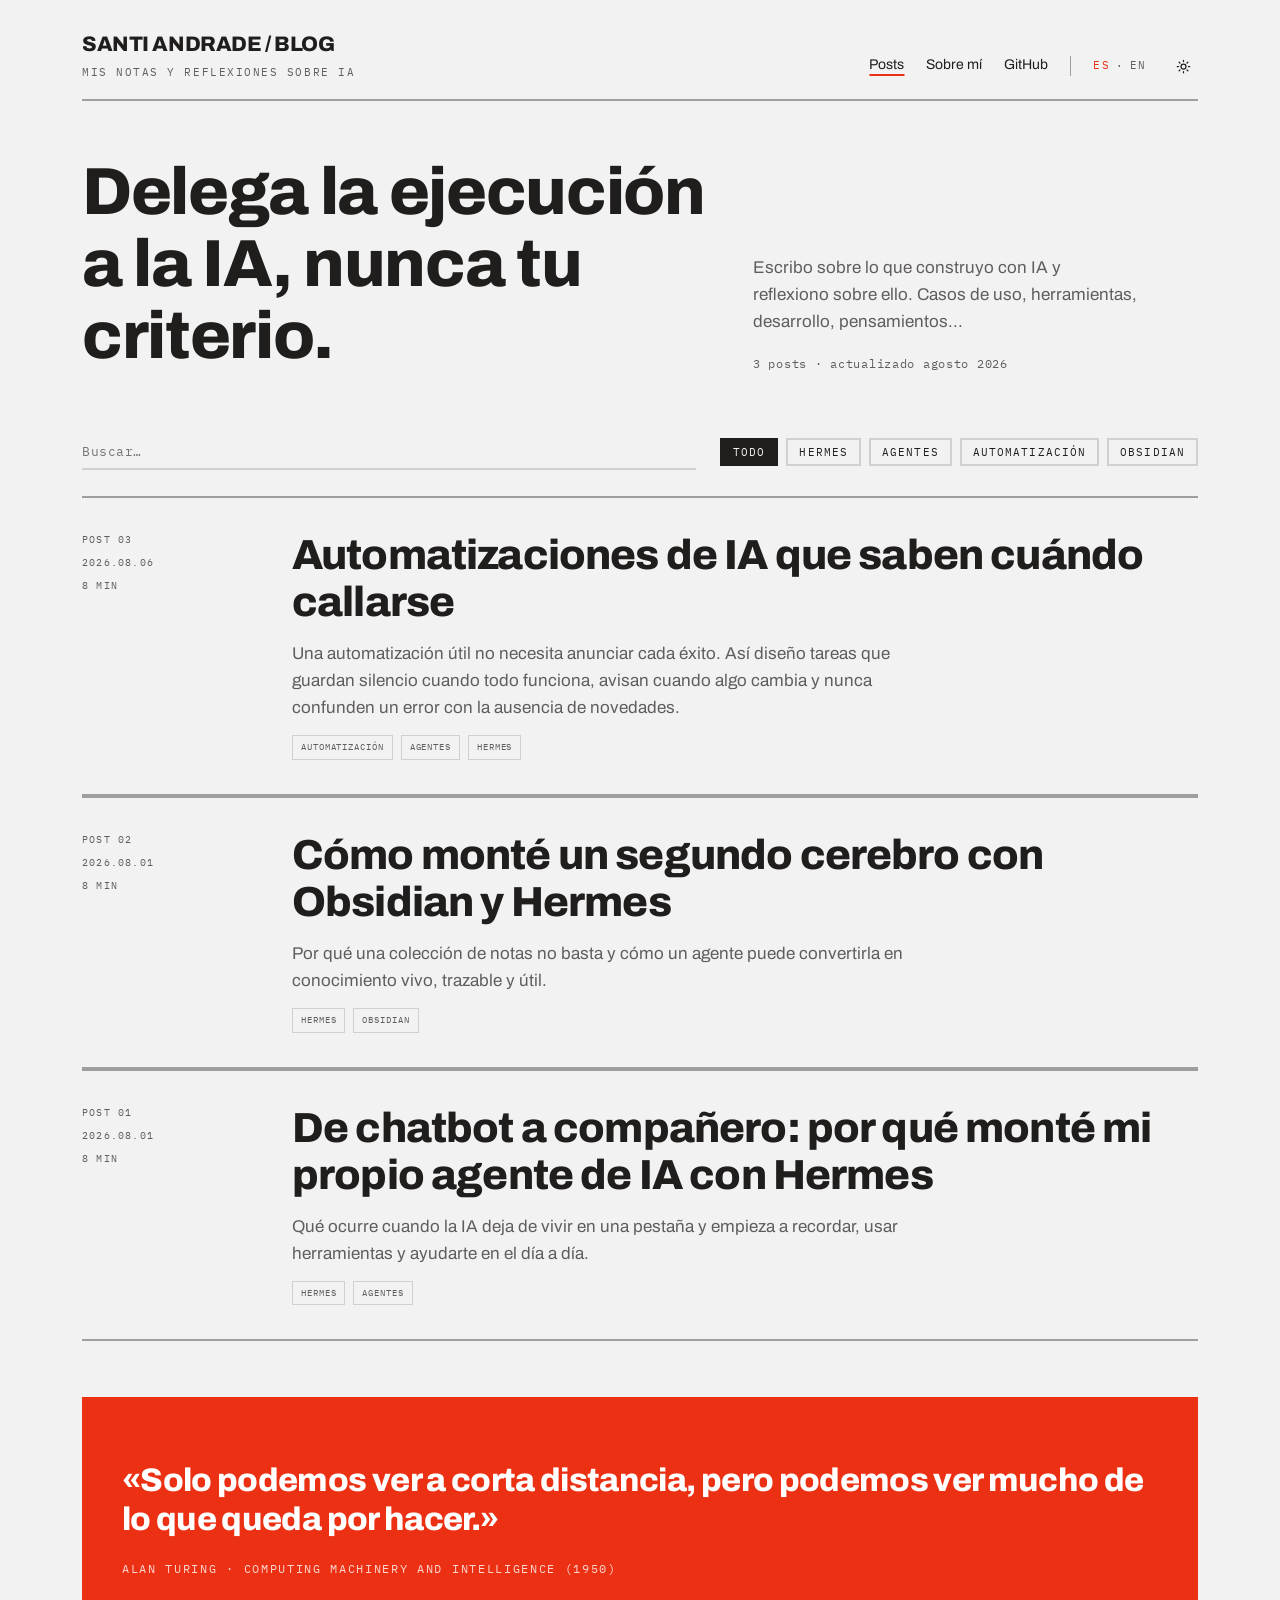
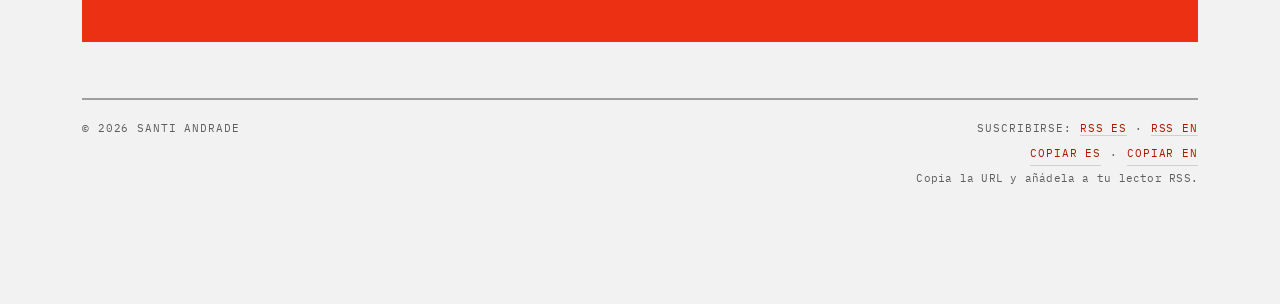
==== commit 94f56e55: "feat: publish AI automation silence post" ====
--- a/index.html
+++ b/index.html
@@ -58,7 +58,7 @@
         <span data-l="es">Escribo sobre lo que construyo con IA y reflexiono sobre ello. Casos de uso, herramientas, desarrollo, pensamientos...</span><span data-l="en">I write about what I build with AI and reflect on it. Use cases, tools, development, thoughts...</span>
       </p>
       <p class="hero-meta" data-post-meta>
-        <span data-l="es">4 posts · actualizado agosto 2026</span><span data-l="en">4 posts · updated August 2026</span>
+        <span data-l="es">3 posts · actualizado agosto 2026</span><span data-l="en">3 posts · updated August 2026</span>
       </p>
     </div>
   </section>
@@ -137,7 +137,6 @@
 <script src="js/data/posts/hermes-agent.js" defer></script>
 <script src="js/data/posts/segundo-cerebro-obsidian-hermes.js" defer></script>
 <script src="js/data/posts/automatizaciones-ia-que-saben-cuando-callarse.js" defer></script>
-<script src="js/data/posts/pdf-mensual-aviso-diario-automatizacion-familiar.js" defer></script>
 <!-- Cada post nuevo añade aquí su propio <script src="js/data/posts/<id>.js" defer> -->
 <script src="js/main.js" defer></script>
 <!-- Cloudflare Web Analytics --><script type='module' src='https://static.cloudflareinsights.com/beacon.min.js' data-cf-beacon='{"token": "be5500f960274573ae7186c8de15dc3d"}'></script><!-- End Cloudflare Web Analytics -->
--- a/css/styles.css
+++ b/css/styles.css
@@ -131,7 +131,7 @@
 .nav-sep{width:1px;height:20px;background:var(--line)}
 .lang-switch{display:flex;align-items:center;gap:6px;font-size:11px;font-family:"IBM Plex Mono",monospace;letter-spacing:.1em}
 .lang-switch-sep{color:var(--muted)}
-.lang-btn{display:inline-flex;align-items:center;justify-content:center;min-width:30px;min-height:30px;background:none;border:0;padding:5px;color:var(--muted);font:inherit;letter-spacing:inherit;cursor:pointer}
+.lang-btn{background:none;border:0;padding:5px 0;color:var(--muted);font:inherit;letter-spacing:inherit;cursor:pointer}
 .lang-btn:hover{color:var(--accent)}
 html[data-lang="es"] .lang-btn[data-set-lang="es"],
 html[data-lang="en"] .lang-btn[data-set-lang="en"]{color:var(--accent)}
@@ -194,6 +194,9 @@
 .post-body{max-width:70ch;display:flex;flex-direction:column;gap:30px}
 .post-intro{font-size:23px;line-height:1.5;text-wrap:pretty}
 .post-body p{text-wrap:pretty}
+.post-hero{margin:0;display:flex;flex-direction:column;align-items:center;gap:10px}
+.post-hero img{display:block;max-width:100%;height:auto}
+.post-hero figcaption{font-family:"IBM Plex Mono",monospace;font-size:11px;color:var(--muted);text-align:center}
 .post-body h2{font-size:30px;padding-top:14px;border-top:2px solid var(--line)}
 .post-bullets{margin:0;padding-left:1.35em;display:flex;flex-direction:column;gap:14px}
 .post-bullets li::marker{color:var(--accent)}
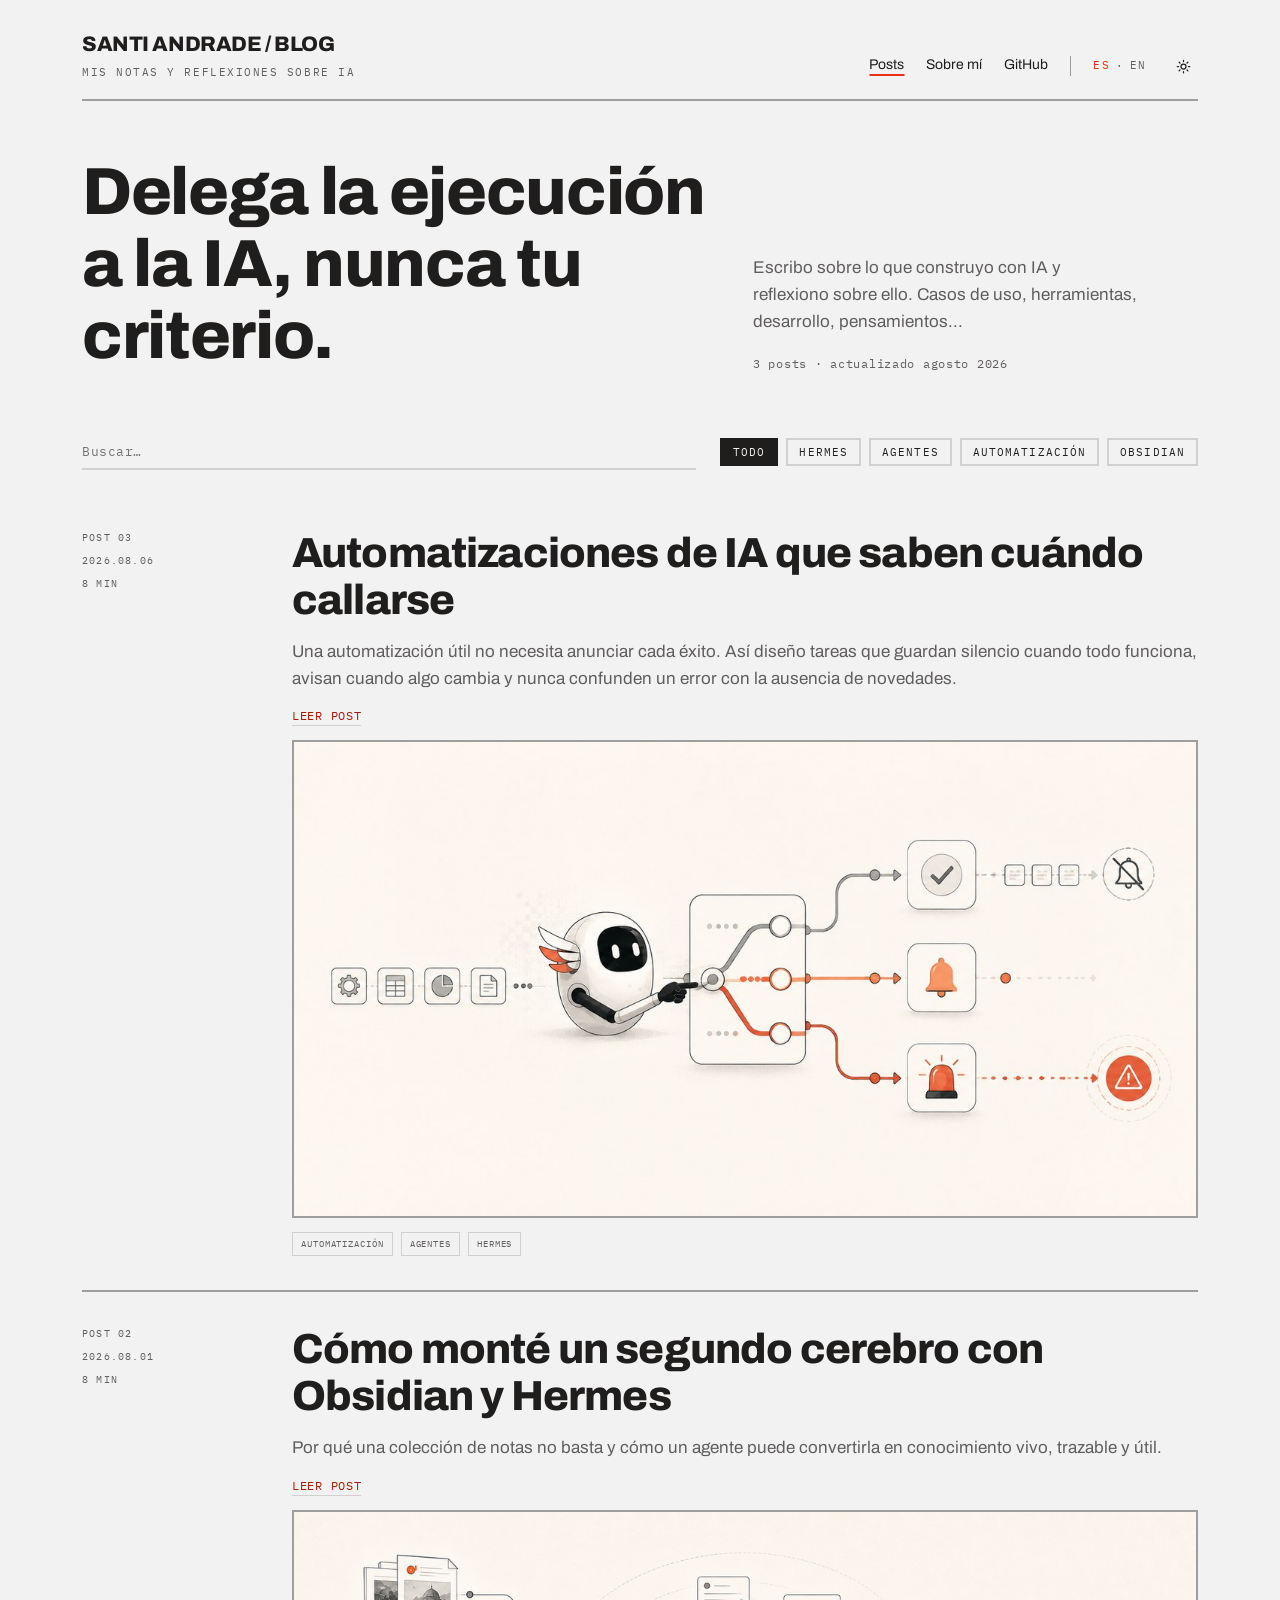
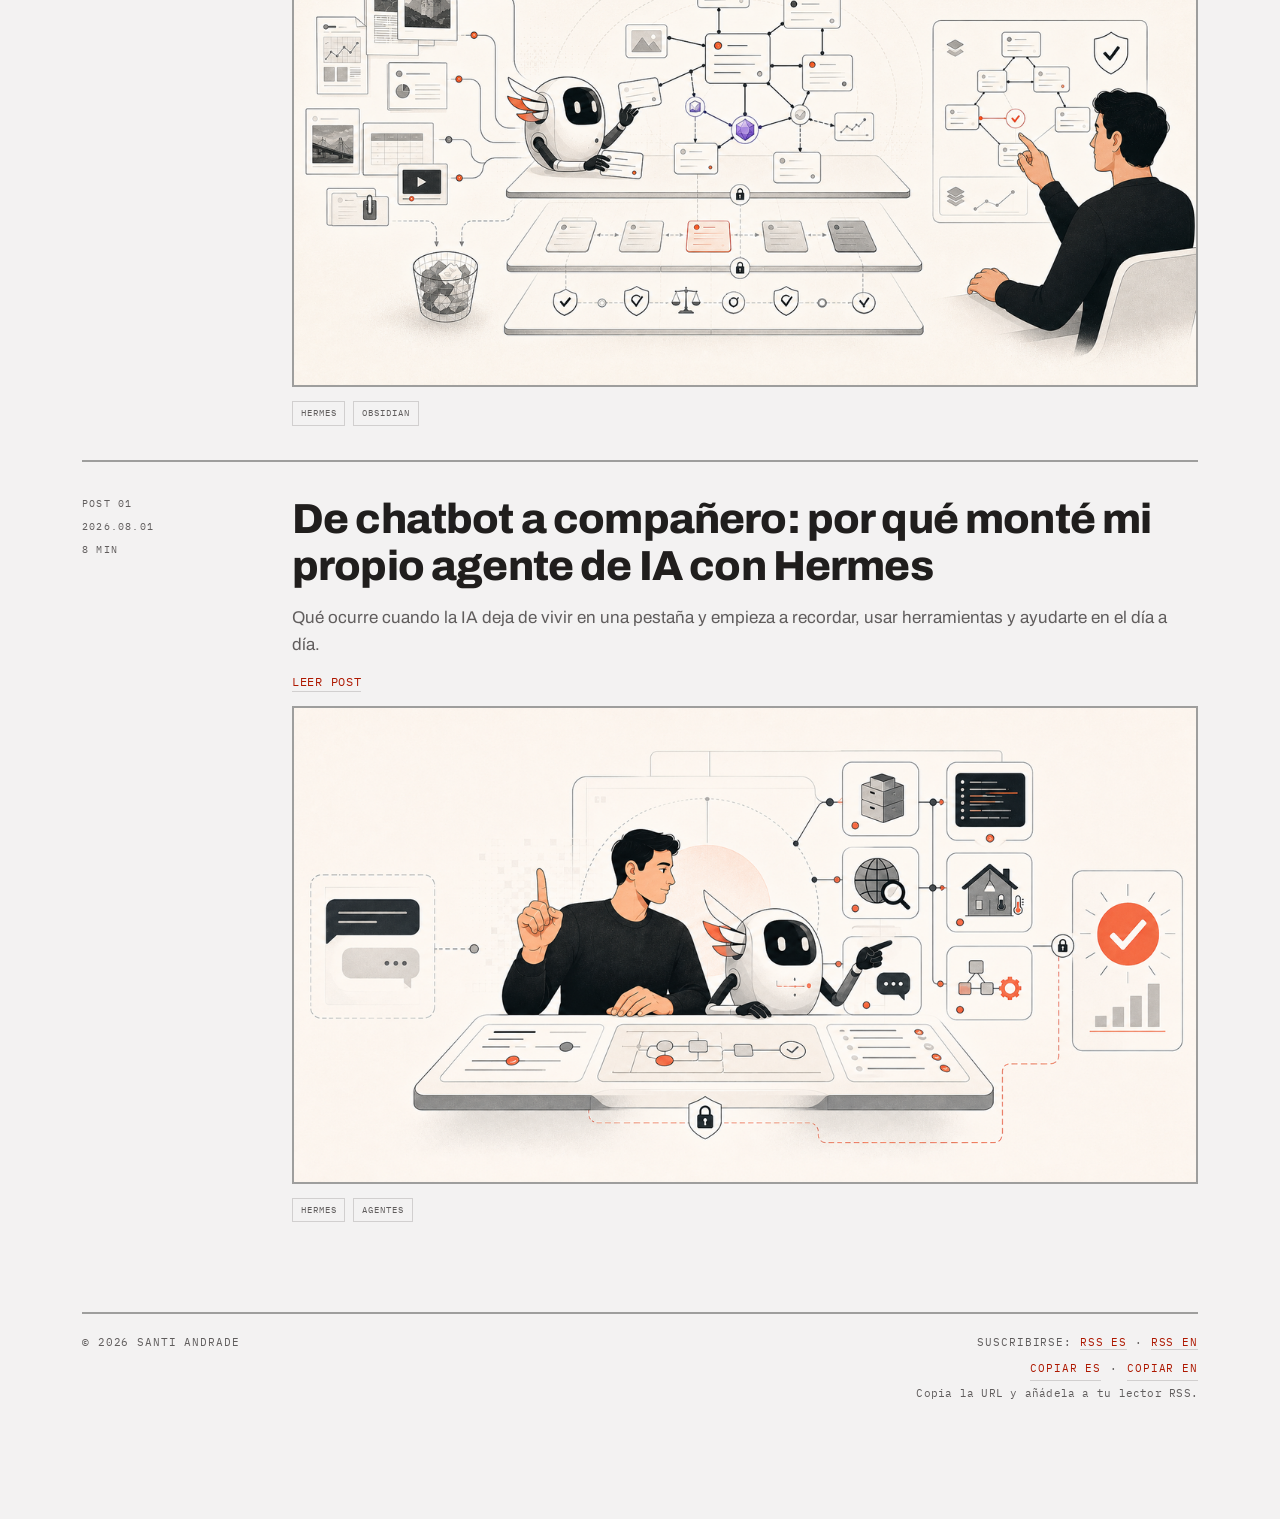
==== commit 0713b1c3: "fix: remove home quote banner" ====
--- a/index.html
+++ b/index.html
@@ -71,13 +71,6 @@
   <div class="post-list" data-postlist>
     <p class="empty-state" data-empty hidden><span data-l="es">No hay posts que coincidan con la búsqueda.</span><span data-l="en">No posts match your search.</span></p>
   </div>
-
-  <section class="quote-banner" data-r="banner">
-    <div class="quote-banner-body">
-      <p class="quote-text"><span data-l="es">«Solo podemos ver a corta distancia, pero podemos ver mucho de lo que queda por hacer.»</span><span data-l="en">"We can only see a short distance ahead, but we can see plenty there that needs to be done."</span></p>
-      <span class="quote-author">Alan Turing · Computing Machinery and Intelligence (1950)</span>
-    </div>
-  </section>
 </main>
 
 <!-- ─────────── POST ─────────── -->
--- a/css/styles.css
+++ b/css/styles.css
@@ -155,21 +155,20 @@
 .tag-btn.is-active{background:var(--ink);color:var(--bg);border-color:var(--ink)}
 
 .post-list{display:flex;flex-direction:column}
-.post-card{display:grid;grid-template-columns:170px minmax(0,1fr);gap:40px;padding:34px 0;border-top:2px solid var(--line);border-bottom:2px solid var(--line)}
+.post-card{display:grid;grid-template-columns:170px minmax(0,1fr);gap:40px;padding:34px 0;border-bottom:2px solid var(--line)}
+.post-card:last-of-type{border-bottom:0}
 .post-card-meta{display:flex;flex-direction:column;gap:7px;font-family:"IBM Plex Mono",monospace;font-size:10px;letter-spacing:.12em;text-transform:uppercase;color:var(--muted)}
 .post-card-content{display:flex;flex-direction:column;gap:14px}
 .post-card-content h2{font-size:clamp(27px,3.4vw,42px);line-height:1.12}
 .post-card-content h2 a{color:var(--ink);border:0}
 .post-card-content h2 a:hover{color:var(--accent)}
-.post-card-content>p{max-width:64ch;color:var(--muted)}
+.post-card-image{display:block;width:100%;height:auto;border:2px solid var(--line)}
+.post-card-content>p{width:100%;color:var(--muted)}
+.post-card-readmore{align-self:flex-start;font-family:"IBM Plex Mono",monospace;font-size:12px;letter-spacing:.06em;text-transform:uppercase;color:var(--accent-deep);border-bottom:1px solid var(--hair)}
+.post-card-readmore:hover{color:var(--accent);border-bottom-color:var(--accent)}
 .post-card-tags{display:flex;flex-wrap:wrap;gap:8px}
 .post-card-tags>span{border:1px solid var(--hair);padding:4px 8px;font-family:"IBM Plex Mono",monospace;font-size:9px;letter-spacing:.1em;text-transform:uppercase;color:var(--muted)}
 .empty-state{padding:40px 0;border-bottom:2px solid var(--line);font-family:"IBM Plex Mono",monospace;font-size:13px;color:var(--muted)}
-
-.quote-banner{display:grid;background:var(--accent);color:#fff;padding:64px 40px;margin-top:56px}
-.quote-banner-body{display:flex;flex-direction:column;gap:20px}
-.quote-text{font-weight:800;font-size:clamp(18px,2.55vw,34px);line-height:1.18;letter-spacing:-.02em;text-wrap:pretty}
-.quote-author{font-family:"IBM Plex Mono",monospace;font-size:12px;letter-spacing:.14em;text-transform:uppercase;opacity:.8}
 
 /* ---------- Post ---------- */
 .post-back{padding:28px 0 0}
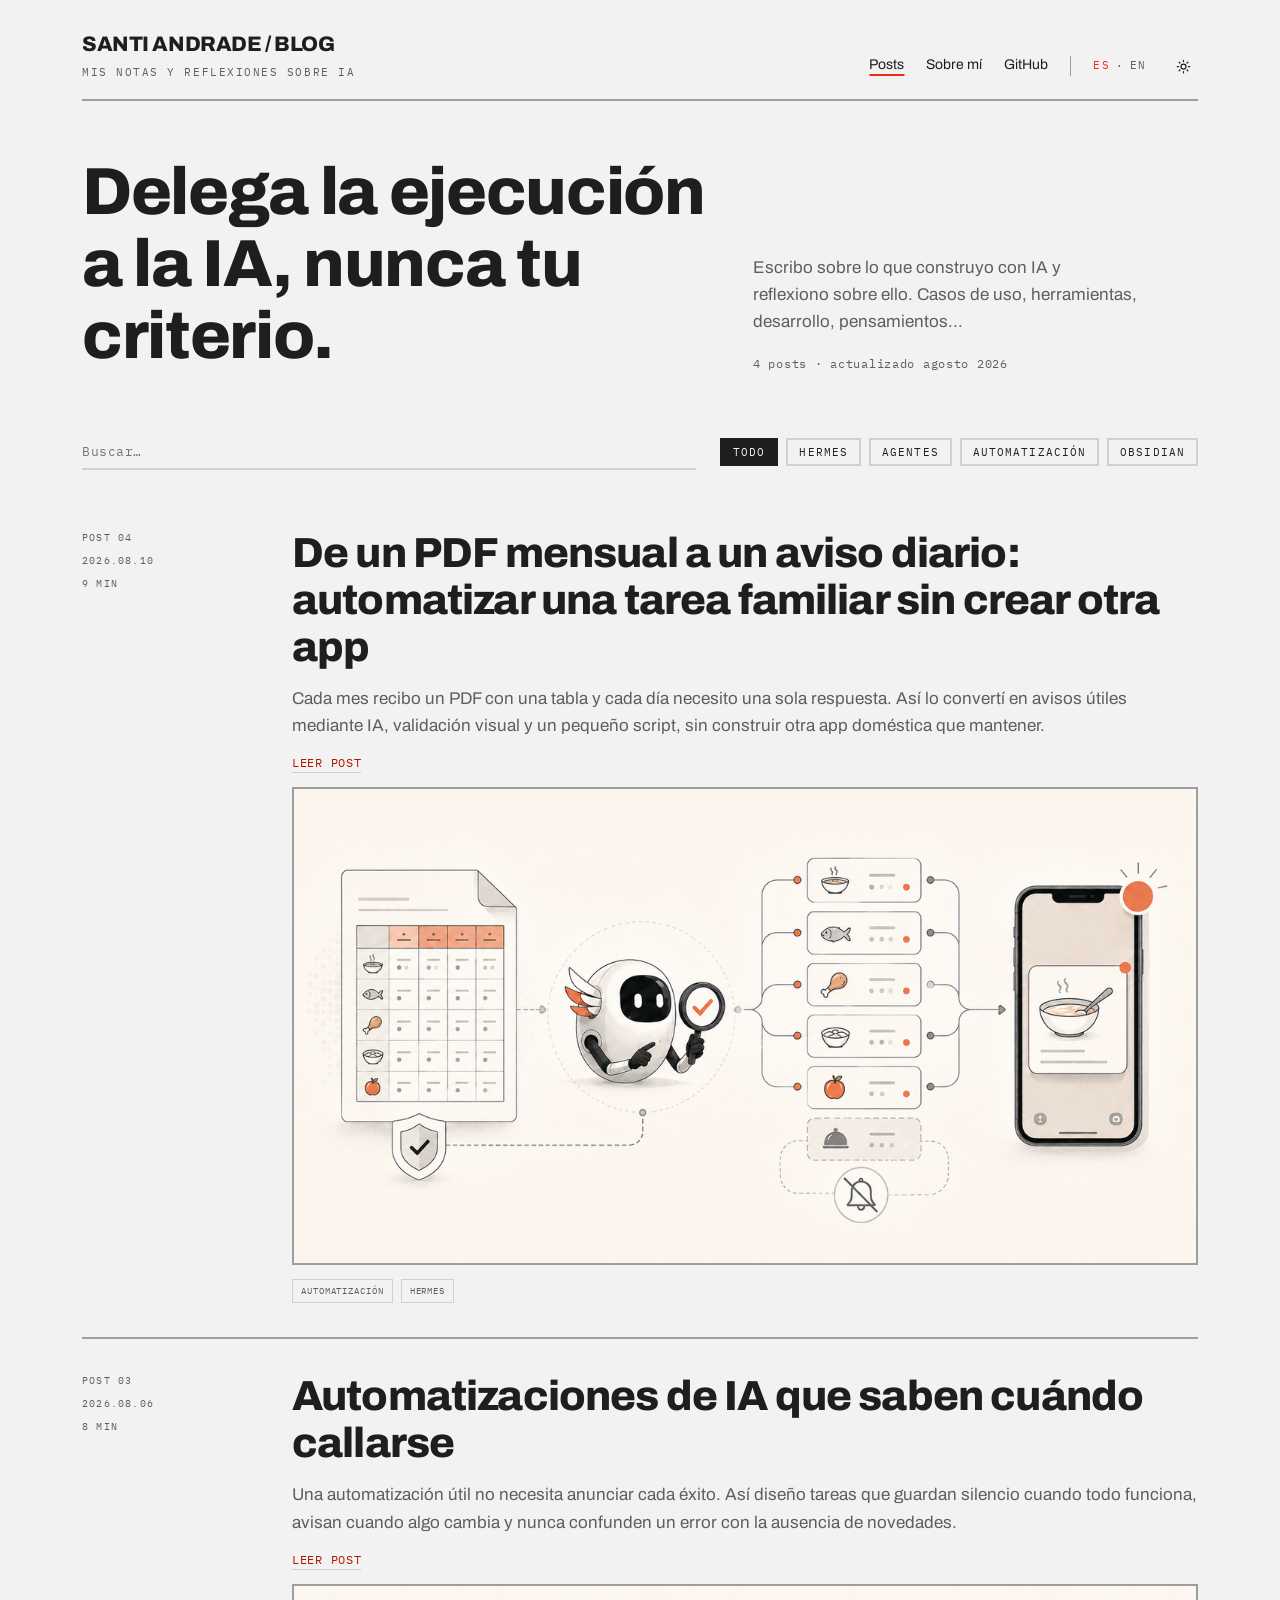
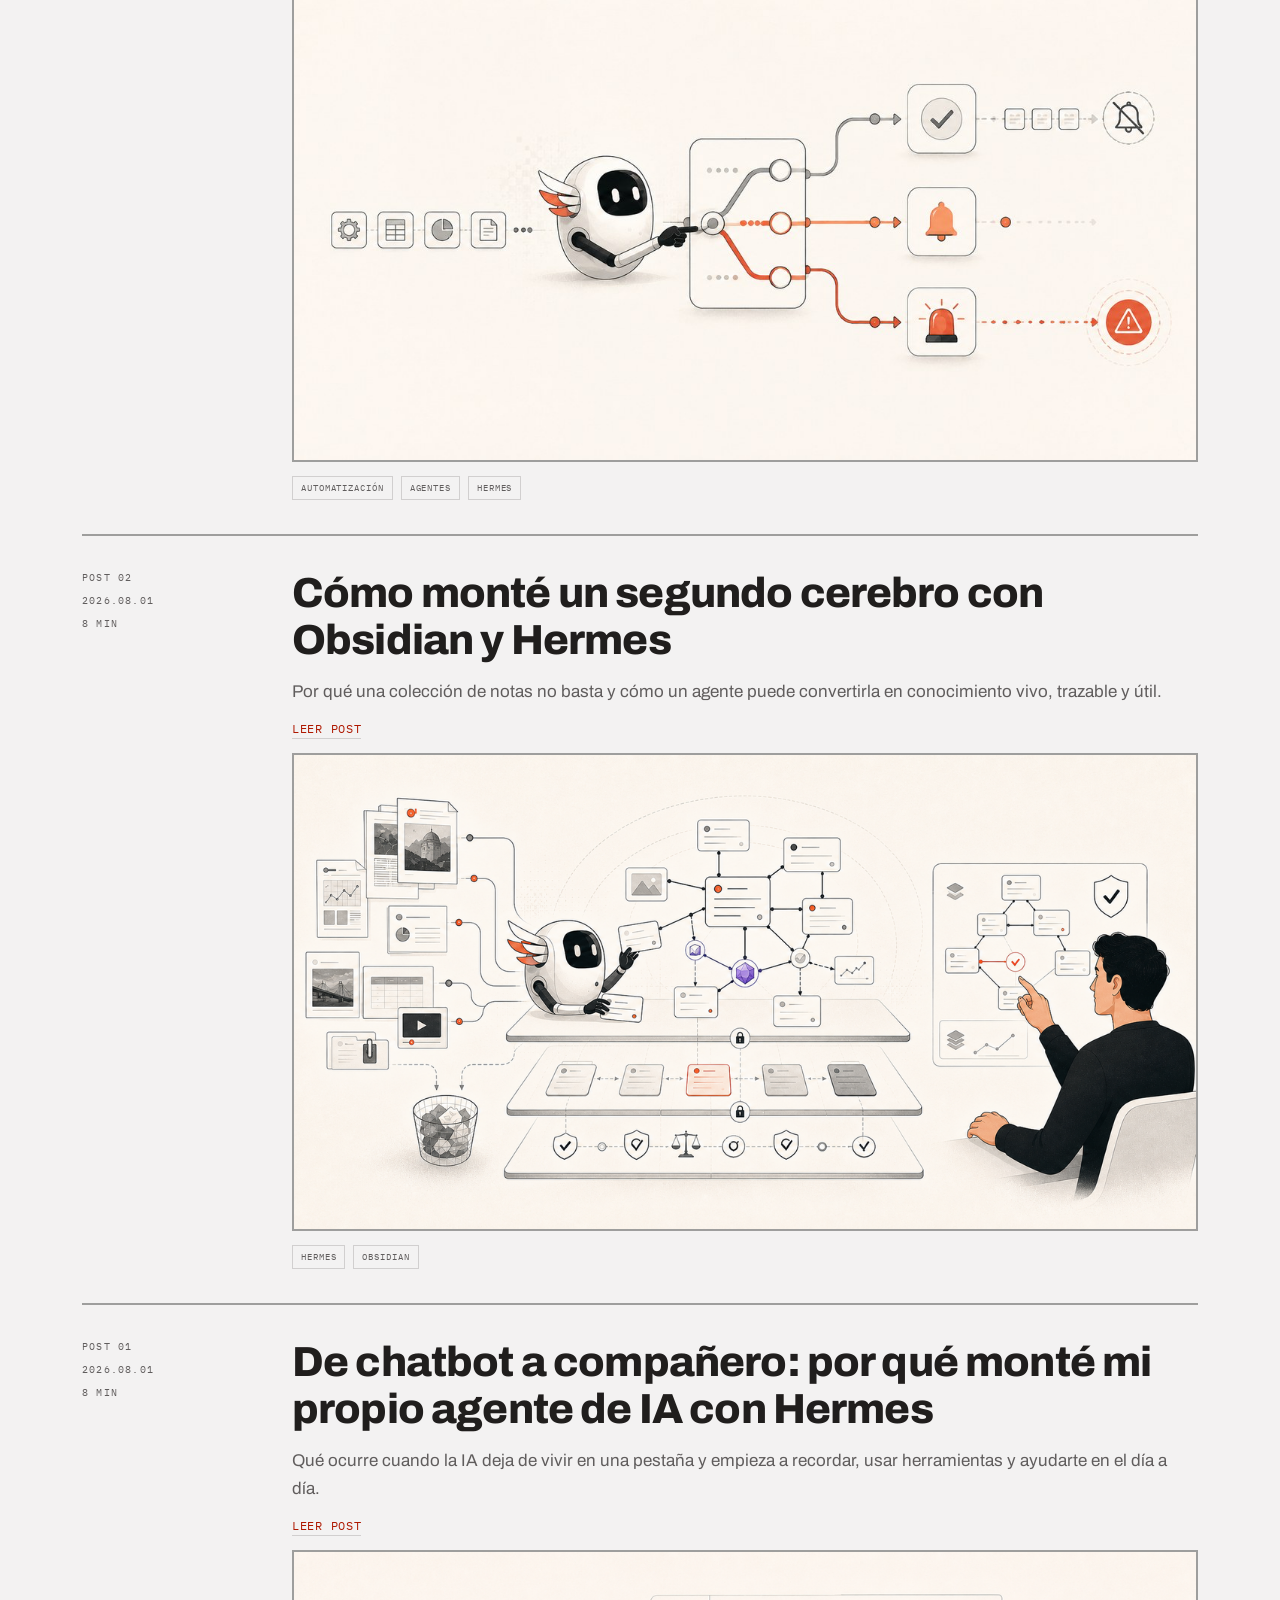
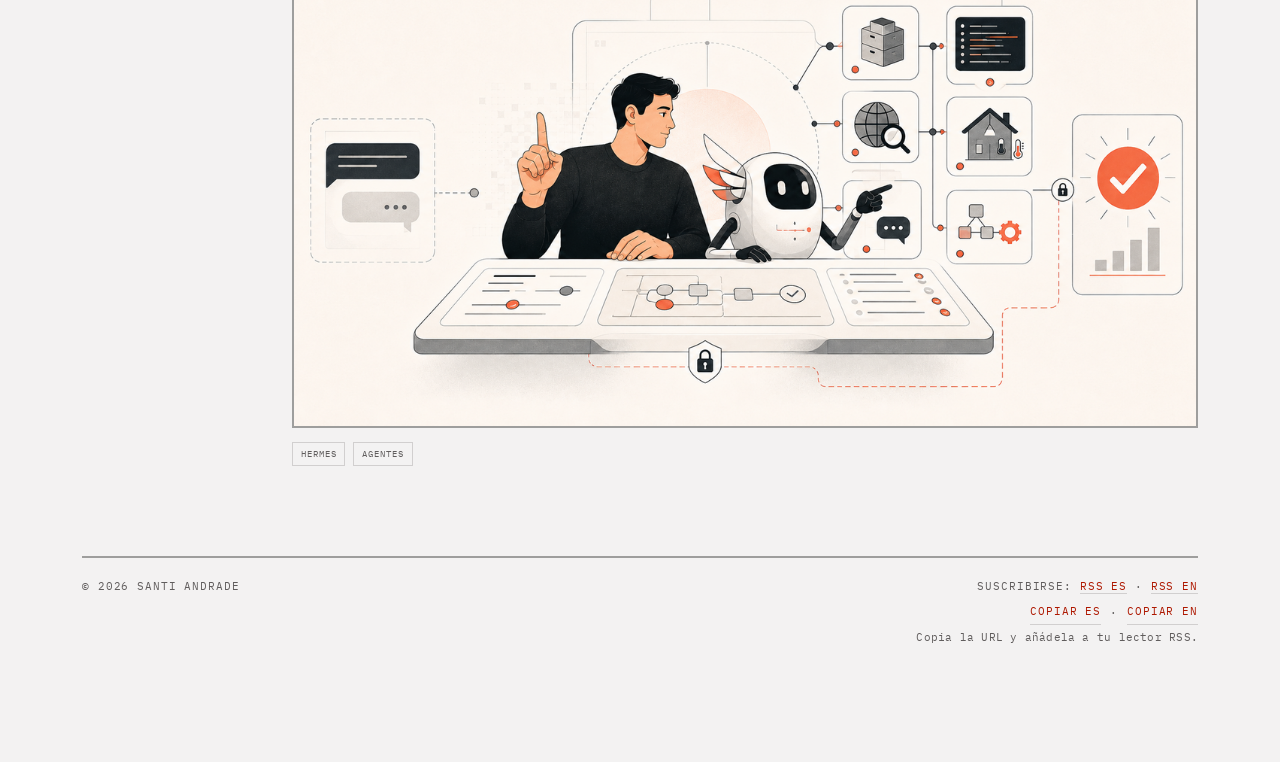
==== commit 8a6a8c7b: "feat: publicar post sobre avisos diarios desde PDF [verified]" ====
--- a/index.html
+++ b/index.html
@@ -58,7 +58,7 @@
         <span data-l="es">Escribo sobre lo que construyo con IA y reflexiono sobre ello. Casos de uso, herramientas, desarrollo, pensamientos...</span><span data-l="en">I write about what I build with AI and reflect on it. Use cases, tools, development, thoughts...</span>
       </p>
       <p class="hero-meta" data-post-meta>
-        <span data-l="es">3 posts · actualizado agosto 2026</span><span data-l="en">3 posts · updated August 2026</span>
+        <span data-l="es">4 posts · actualizado agosto 2026</span><span data-l="en">4 posts · updated August 2026</span>
       </p>
     </div>
   </section>
@@ -130,6 +130,7 @@
 <script src="js/data/posts/hermes-agent.js" defer></script>
 <script src="js/data/posts/segundo-cerebro-obsidian-hermes.js" defer></script>
 <script src="js/data/posts/automatizaciones-ia-que-saben-cuando-callarse.js" defer></script>
+<script src="js/data/posts/pdf-mensual-aviso-diario-automatizacion-familiar.js" defer></script>
 <!-- Cada post nuevo añade aquí su propio <script src="js/data/posts/<id>.js" defer> -->
 <script src="js/main.js" defer></script>
 <!-- Cloudflare Web Analytics --><script type='module' src='https://static.cloudflareinsights.com/beacon.min.js' data-cf-beacon='{"token": "be5500f960274573ae7186c8de15dc3d"}'></script><!-- End Cloudflare Web Analytics -->
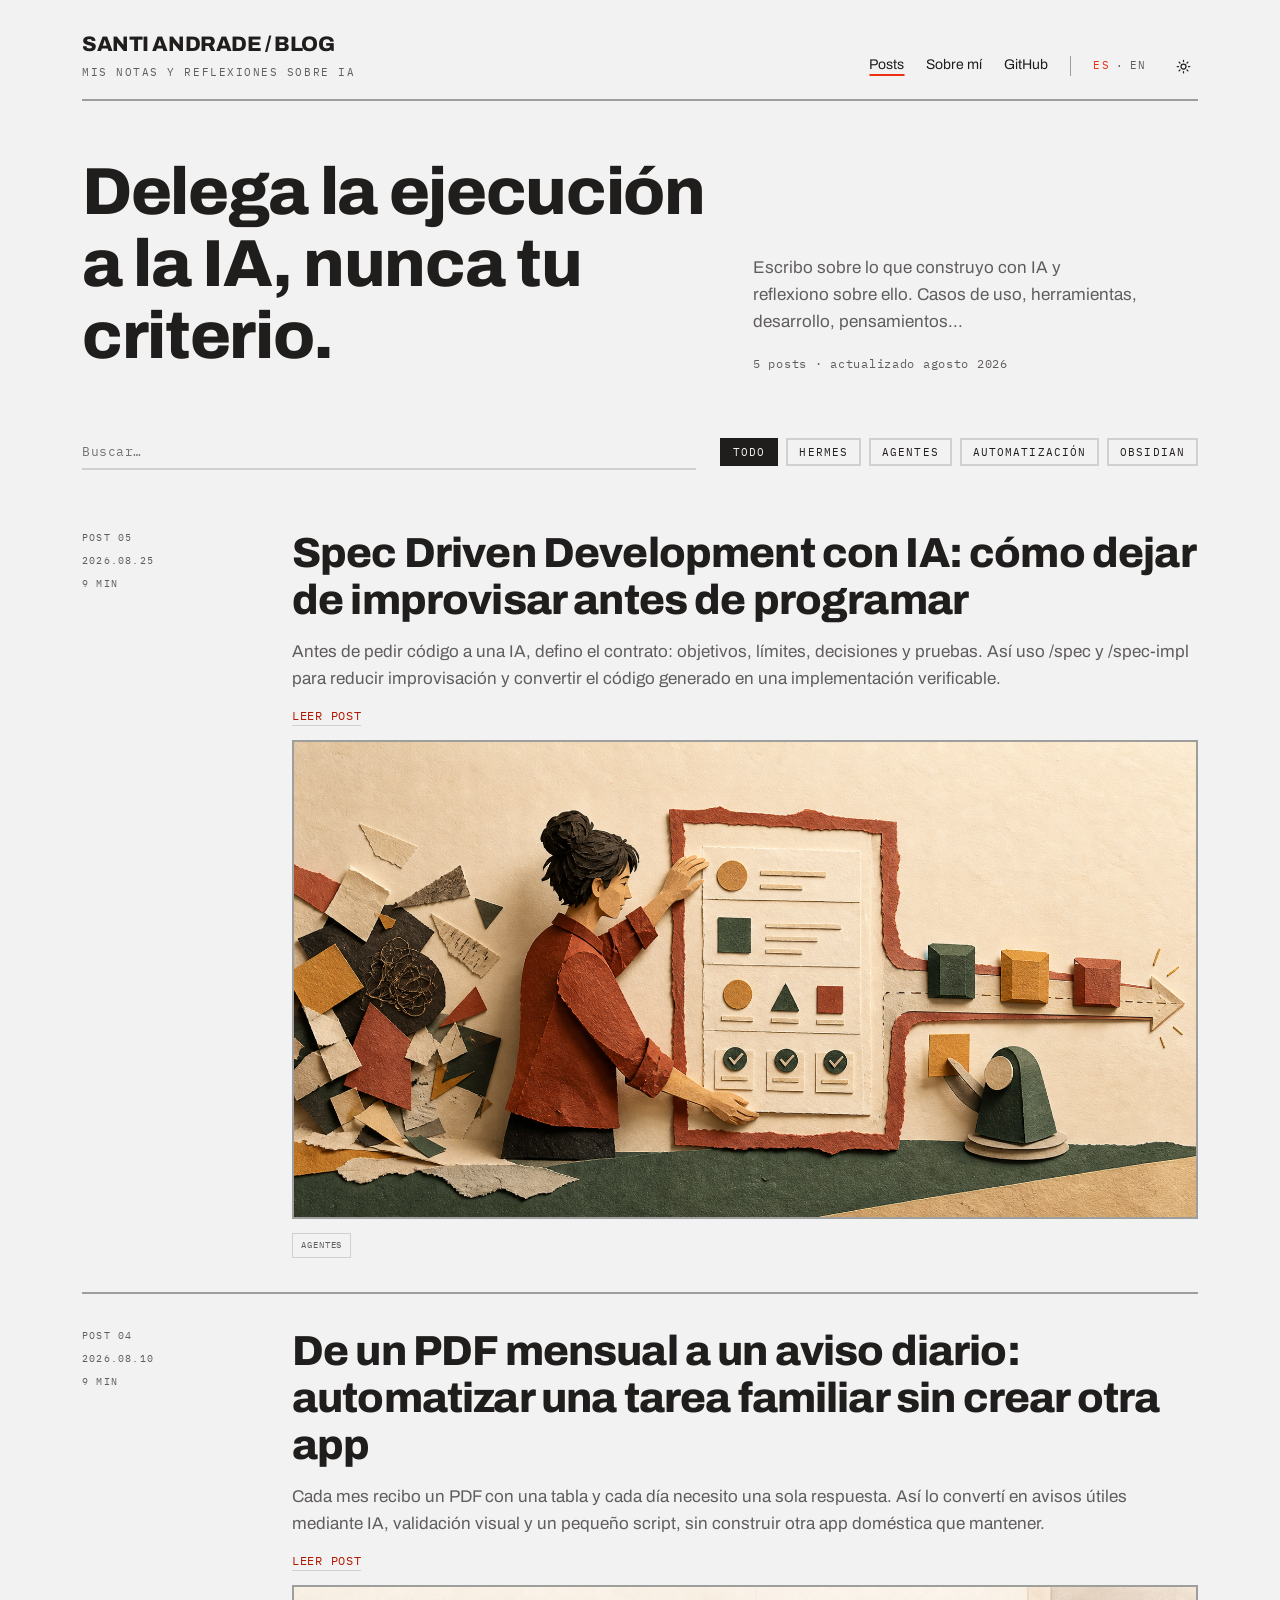
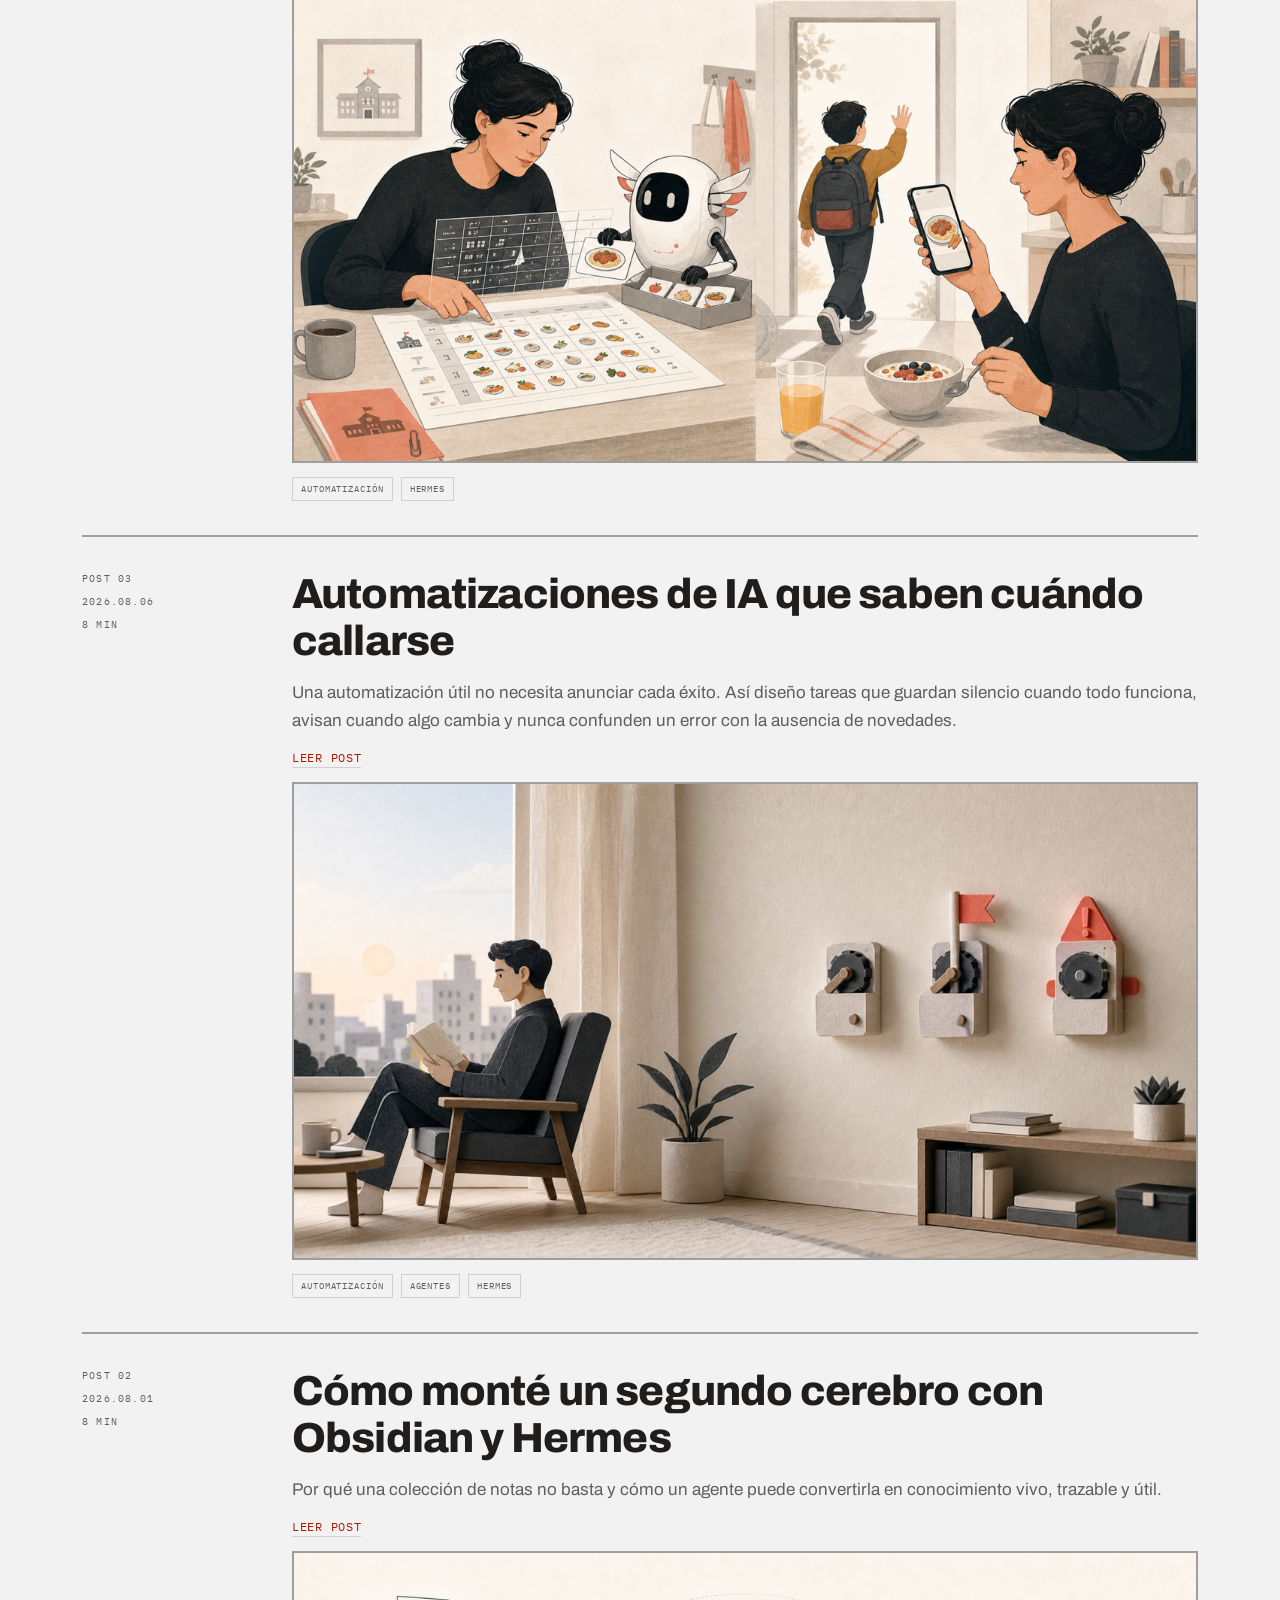
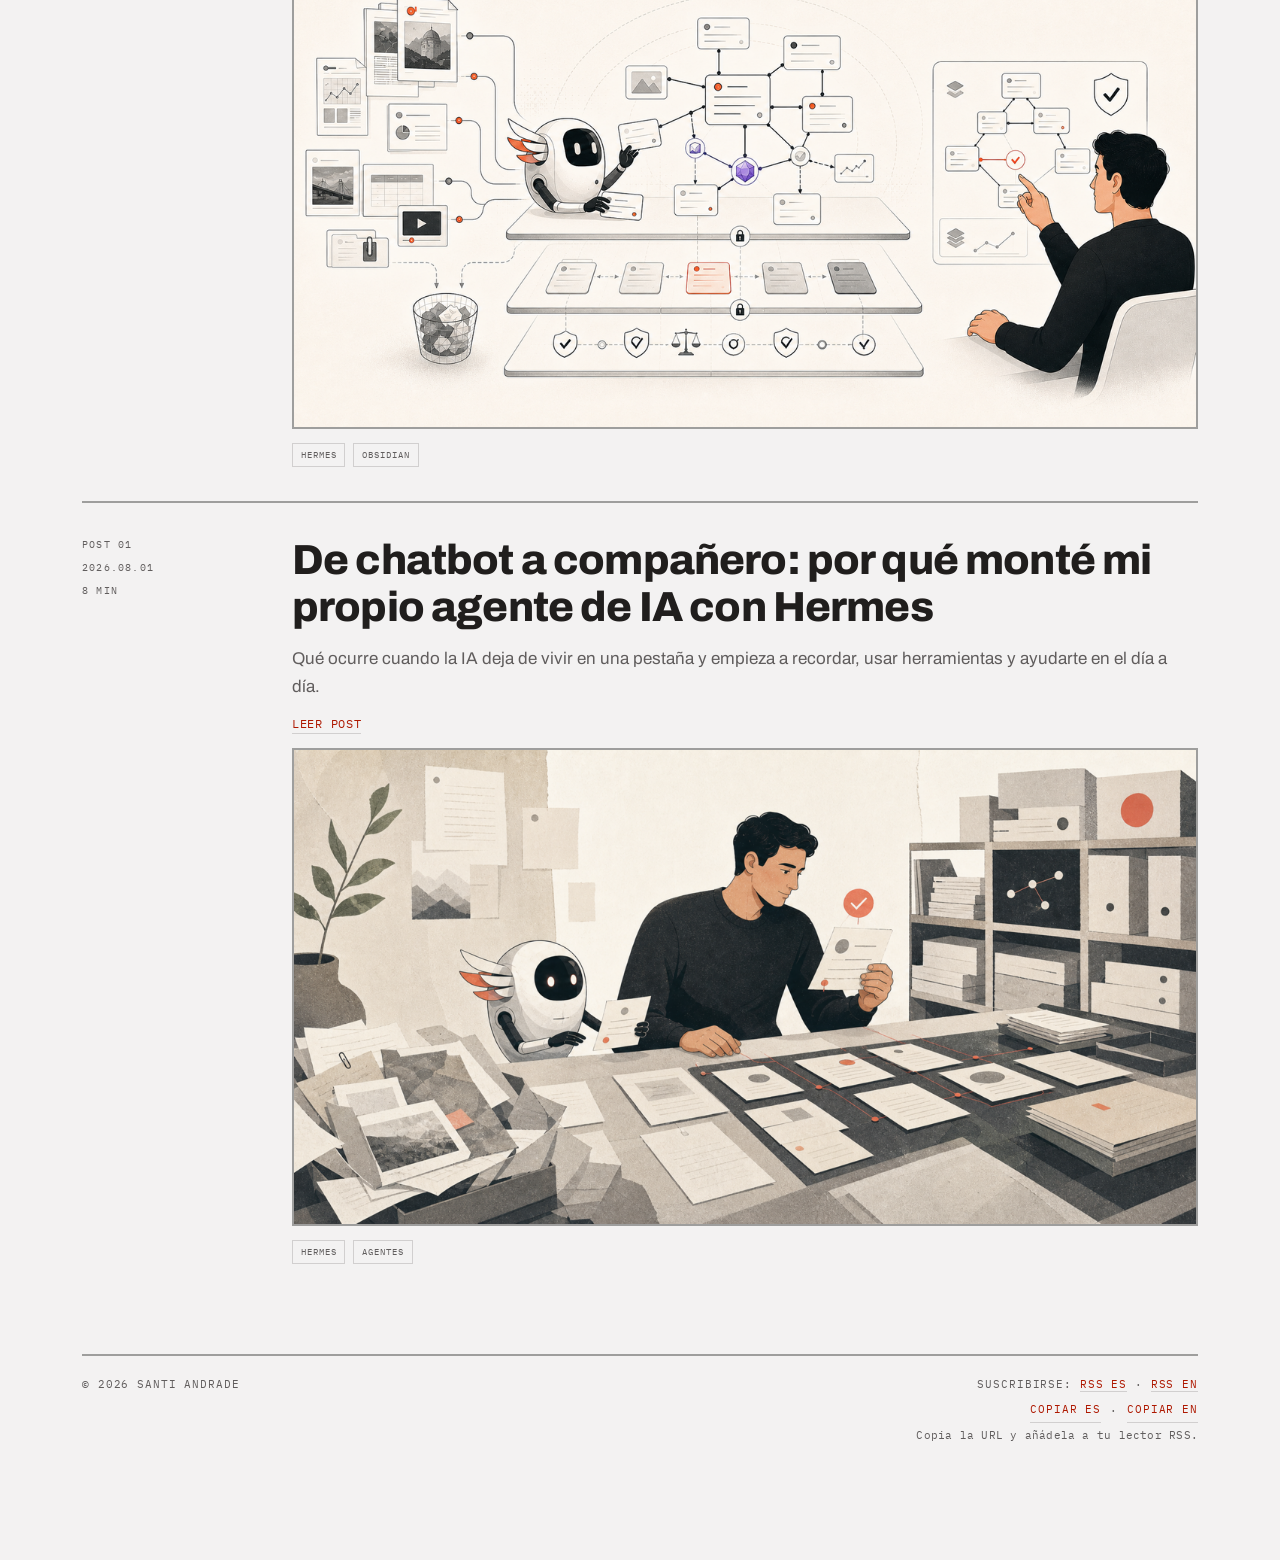
==== commit a5061c4b: "[verified] feat(blog): add spec-driven development post" ====
--- a/index.html
+++ b/index.html
@@ -58,7 +58,7 @@
         <span data-l="es">Escribo sobre lo que construyo con IA y reflexiono sobre ello. Casos de uso, herramientas, desarrollo, pensamientos...</span><span data-l="en">I write about what I build with AI and reflect on it. Use cases, tools, development, thoughts...</span>
       </p>
       <p class="hero-meta" data-post-meta>
-        <span data-l="es">4 posts · actualizado agosto 2026</span><span data-l="en">4 posts · updated August 2026</span>
+        <span data-l="es">5 posts · actualizado agosto 2026</span><span data-l="en">5 posts · updated August 2026</span>
       </p>
     </div>
   </section>
@@ -132,6 +132,7 @@
 <script src="js/data/posts/automatizaciones-ia-que-saben-cuando-callarse.js" defer></script>
 <script src="js/data/posts/pdf-mensual-aviso-diario-automatizacion-familiar.js" defer></script>
 <!-- Cada post nuevo añade aquí su propio <script src="js/data/posts/<id>.js" defer> -->
+<script src="js/data/posts/spec-driven-development.js" defer></script>
 <script src="js/main.js" defer></script>
 <!-- Cloudflare Web Analytics --><script type='module' src='https://static.cloudflareinsights.com/beacon.min.js' data-cf-beacon='{"token": "be5500f960274573ae7186c8de15dc3d"}'></script><!-- End Cloudflare Web Analytics -->
 </body>
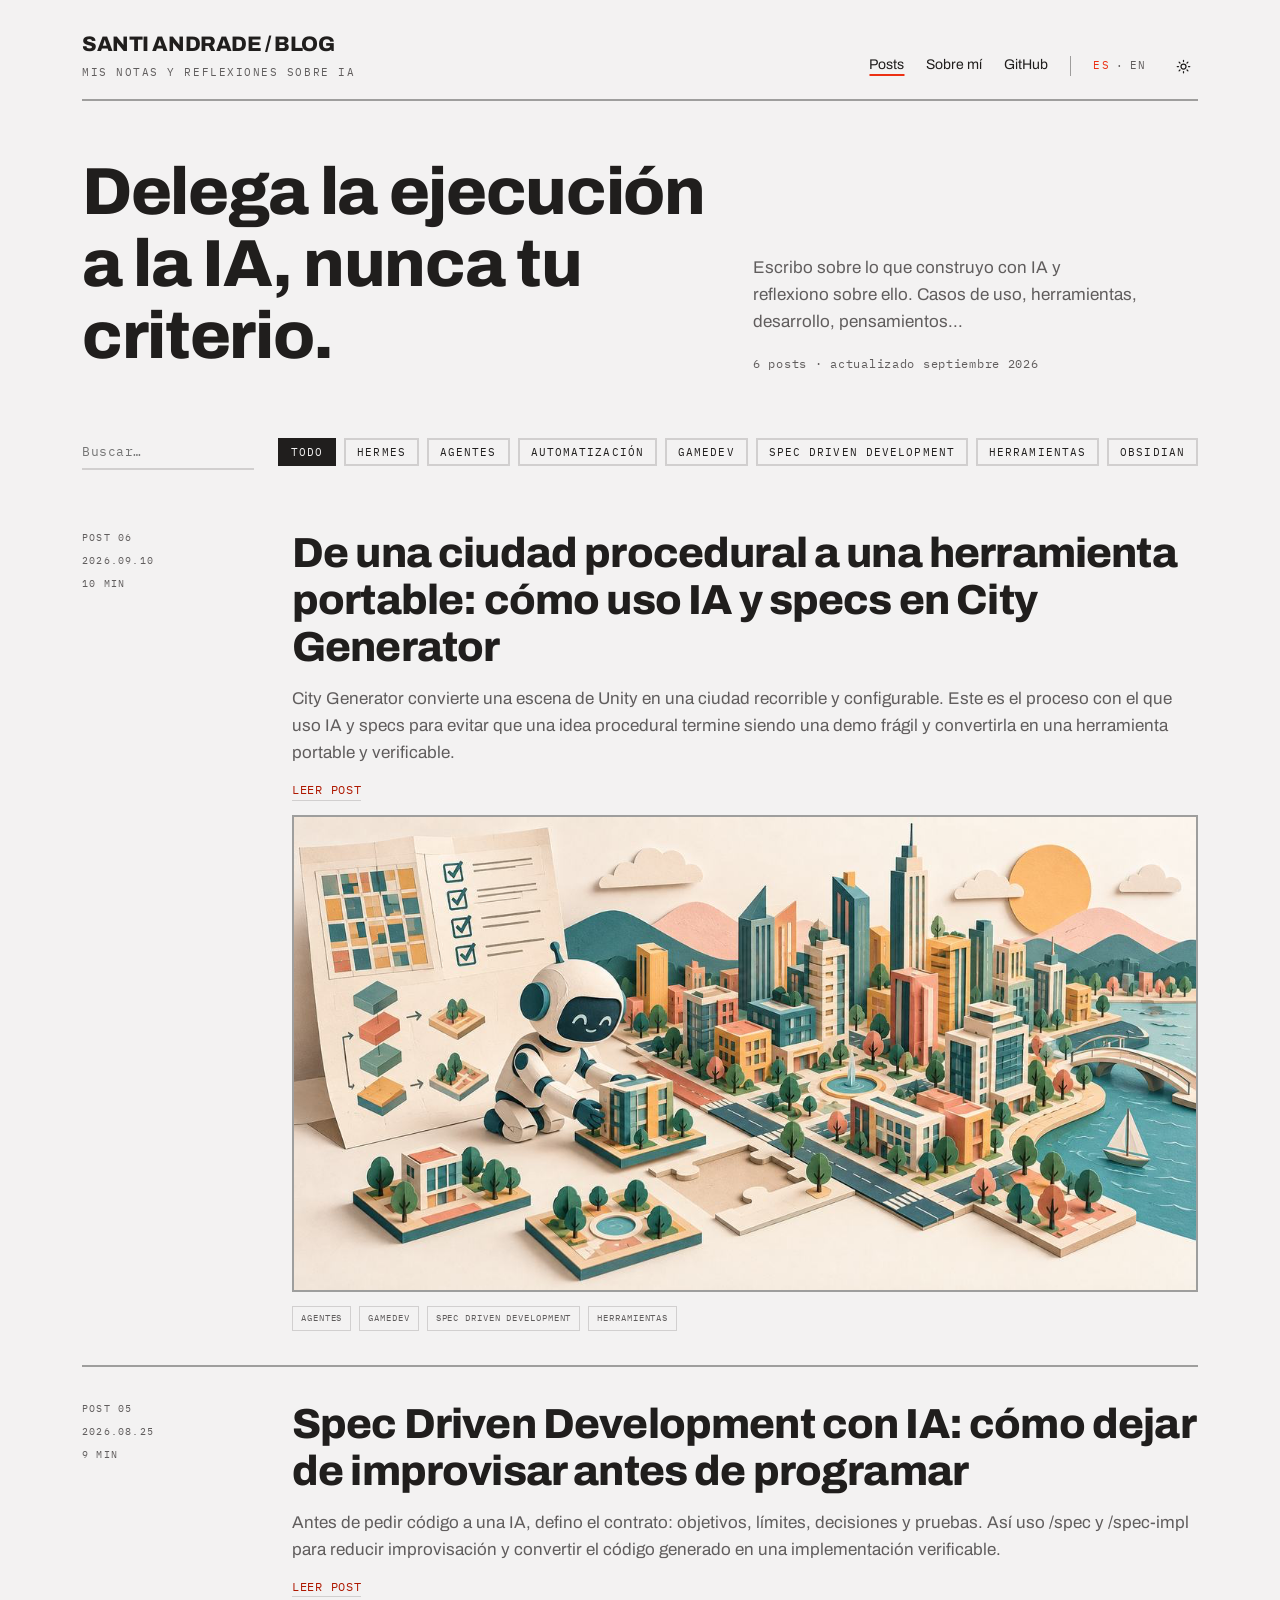
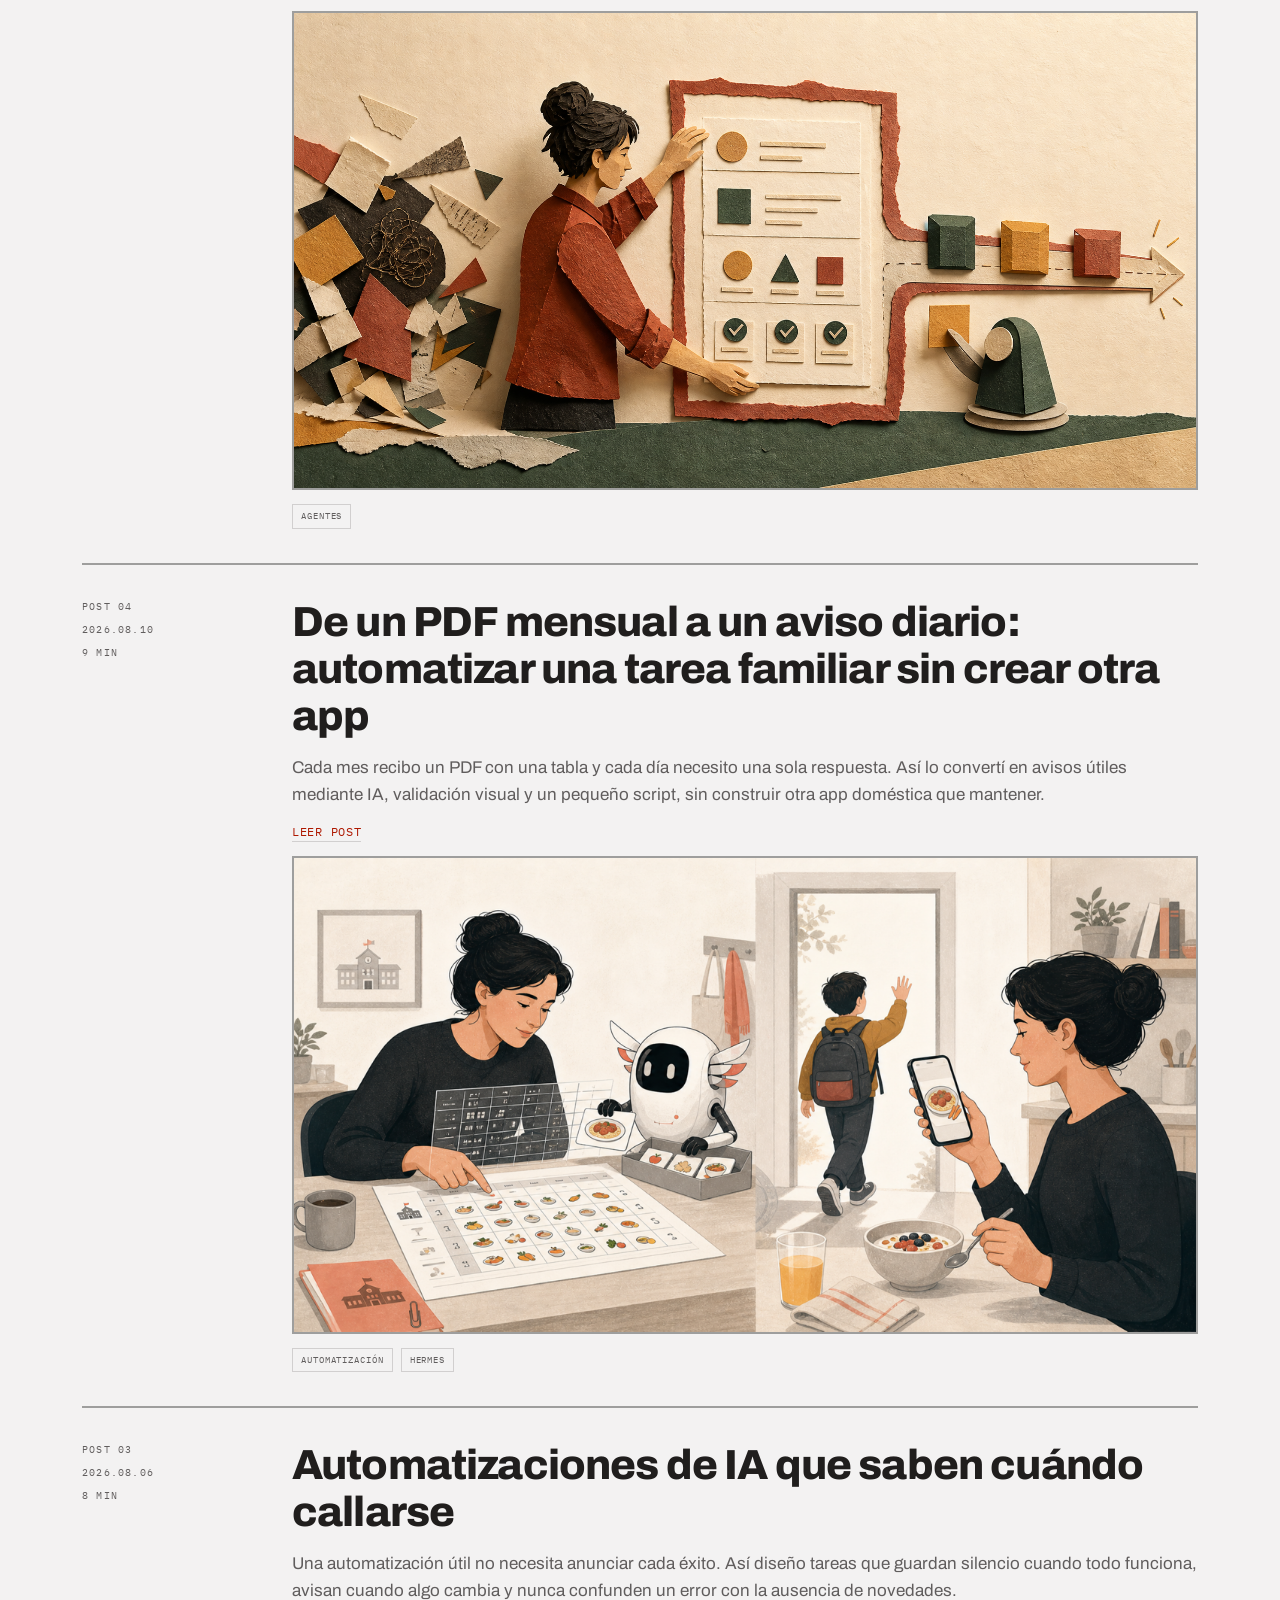
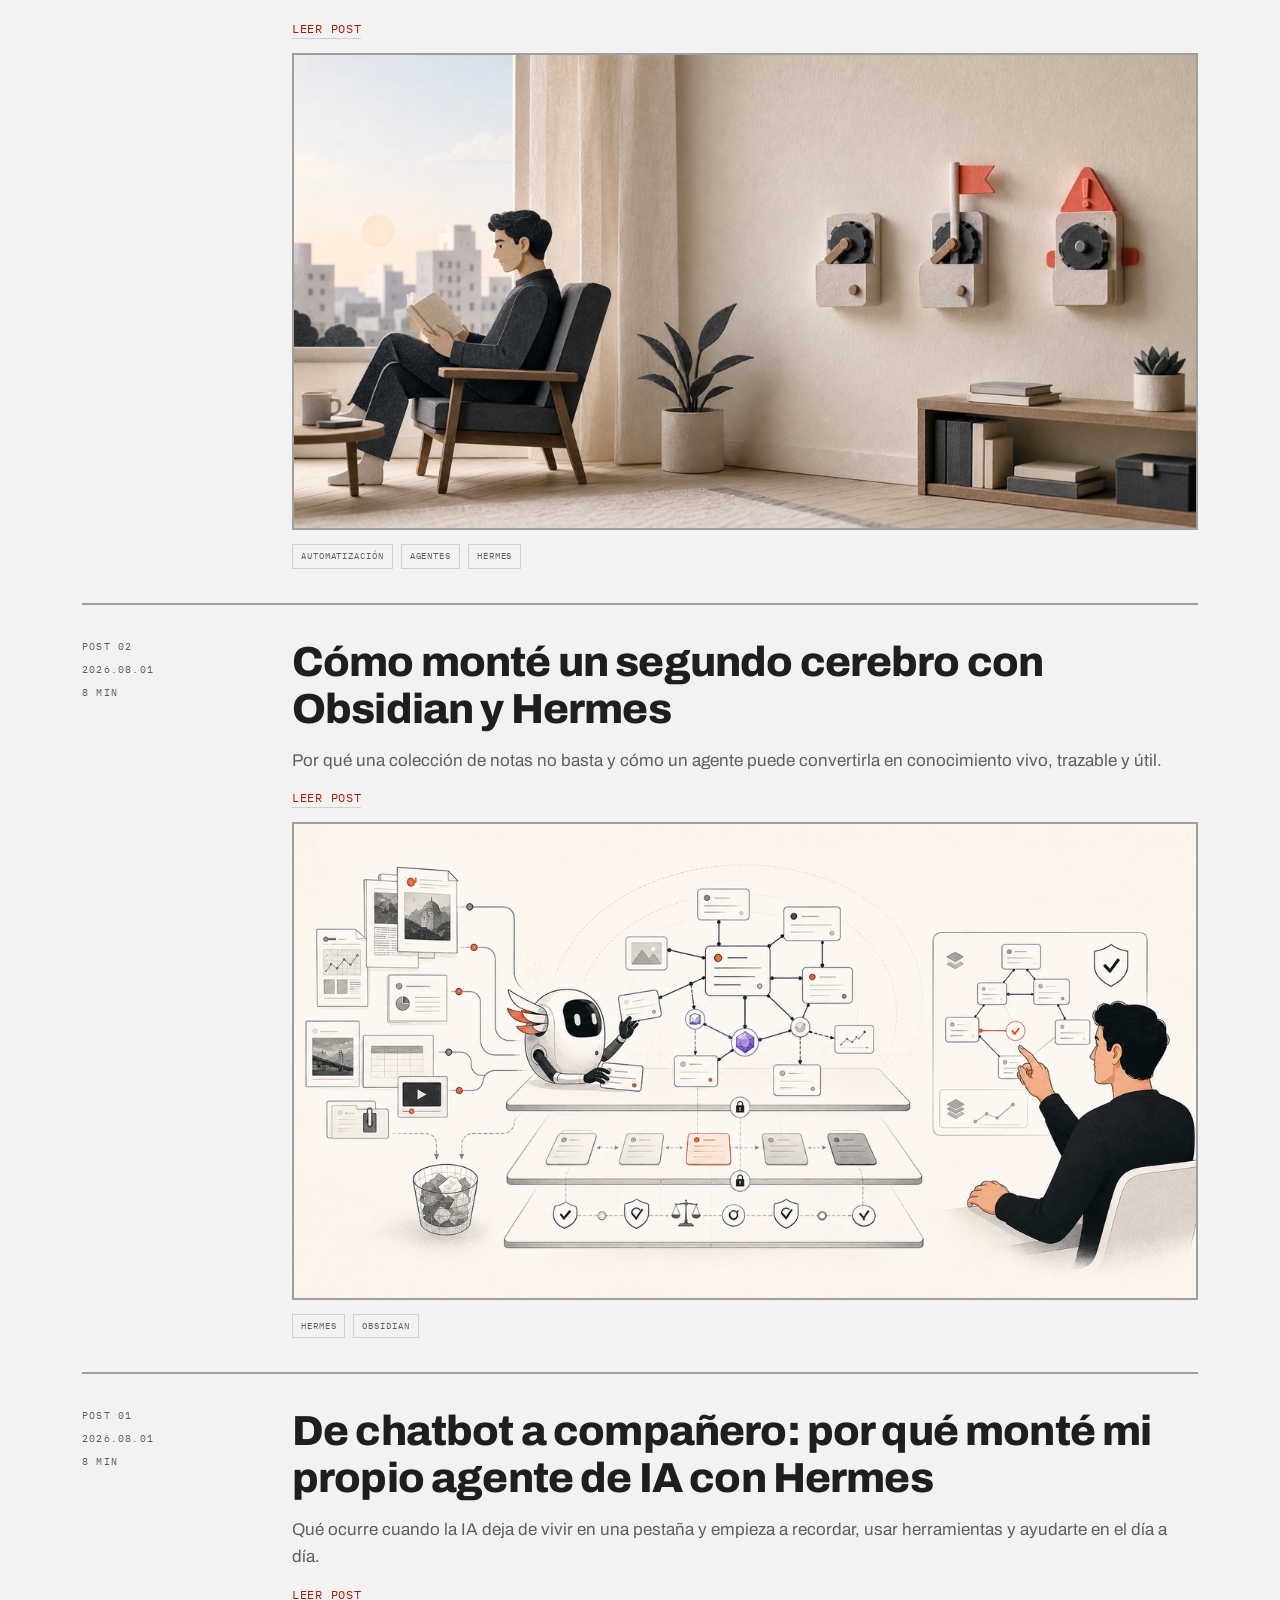
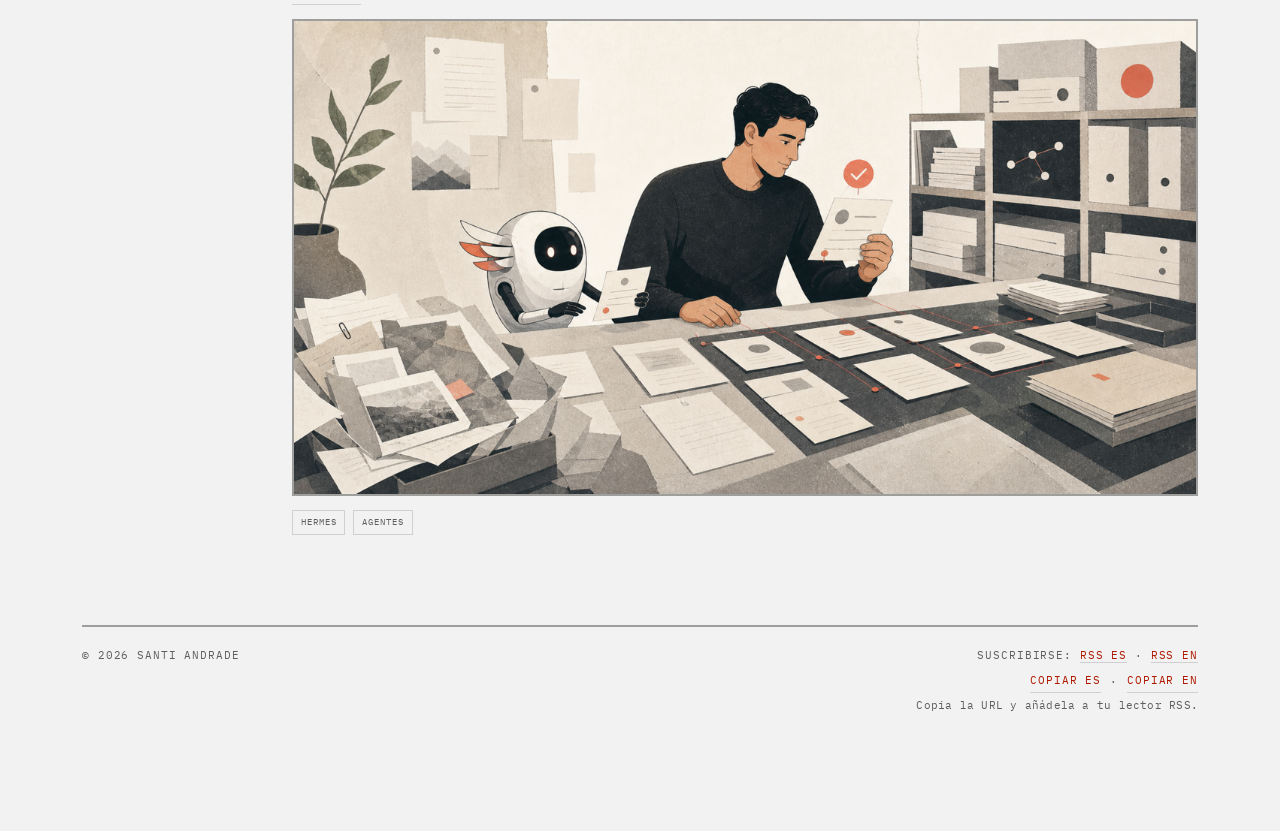
==== commit 718eda1e: "[verified] content: publish City Generator post" ====
--- a/index.html
+++ b/index.html
@@ -58,7 +58,7 @@
         <span data-l="es">Escribo sobre lo que construyo con IA y reflexiono sobre ello. Casos de uso, herramientas, desarrollo, pensamientos...</span><span data-l="en">I write about what I build with AI and reflect on it. Use cases, tools, development, thoughts...</span>
       </p>
       <p class="hero-meta" data-post-meta>
-        <span data-l="es">5 posts · actualizado agosto 2026</span><span data-l="en">5 posts · updated August 2026</span>
+        <span data-l="es">6 posts · actualizado septiembre 2026</span><span data-l="en">6 posts · updated September 2026</span>
       </p>
     </div>
   </section>
@@ -133,6 +133,7 @@
 <script src="js/data/posts/pdf-mensual-aviso-diario-automatizacion-familiar.js" defer></script>
 <!-- Cada post nuevo añade aquí su propio <script src="js/data/posts/<id>.js" defer> -->
 <script src="js/data/posts/spec-driven-development.js" defer></script>
+<script src="js/data/posts/city-generator-unity-ia-spec-driven-development.js" defer></script>
 <script src="js/main.js" defer></script>
 <!-- Cloudflare Web Analytics --><script type='module' src='https://static.cloudflareinsights.com/beacon.min.js' data-cf-beacon='{"token": "be5500f960274573ae7186c8de15dc3d"}'></script><!-- End Cloudflare Web Analytics -->
 </body>
